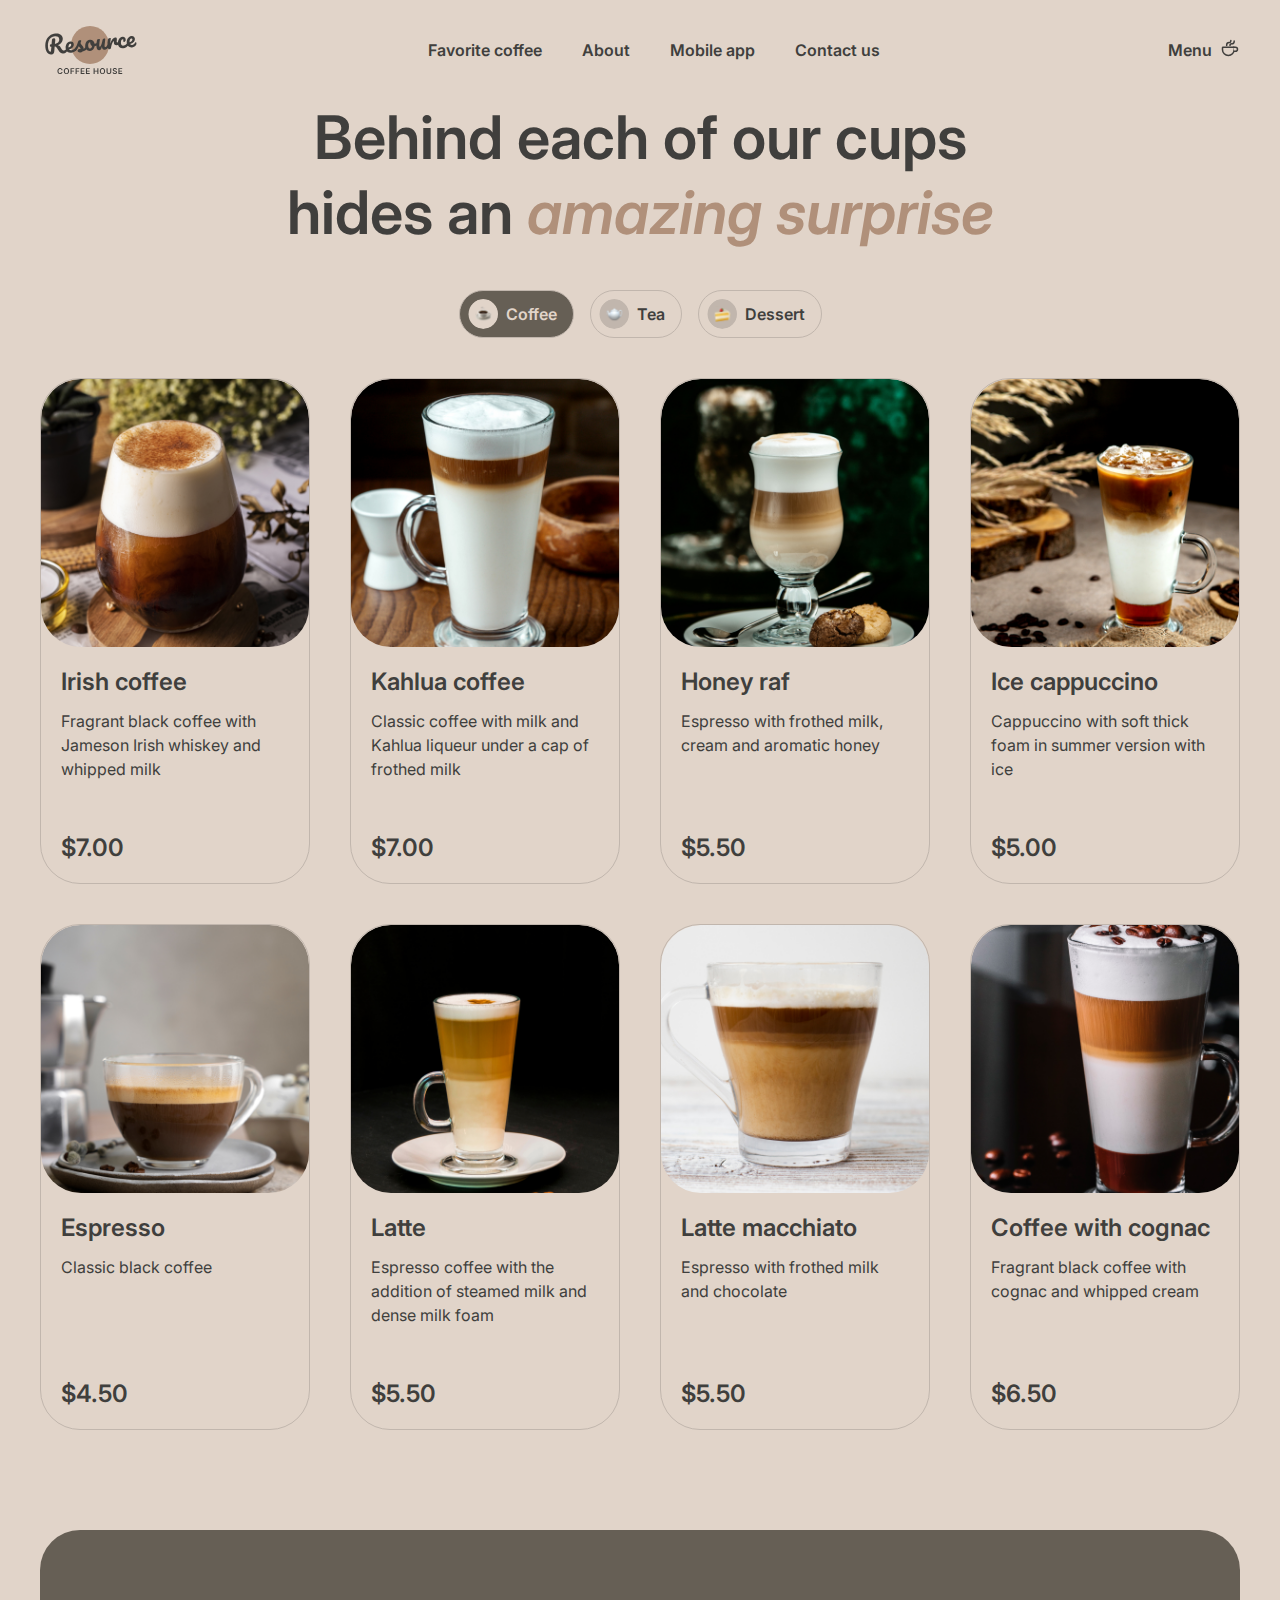
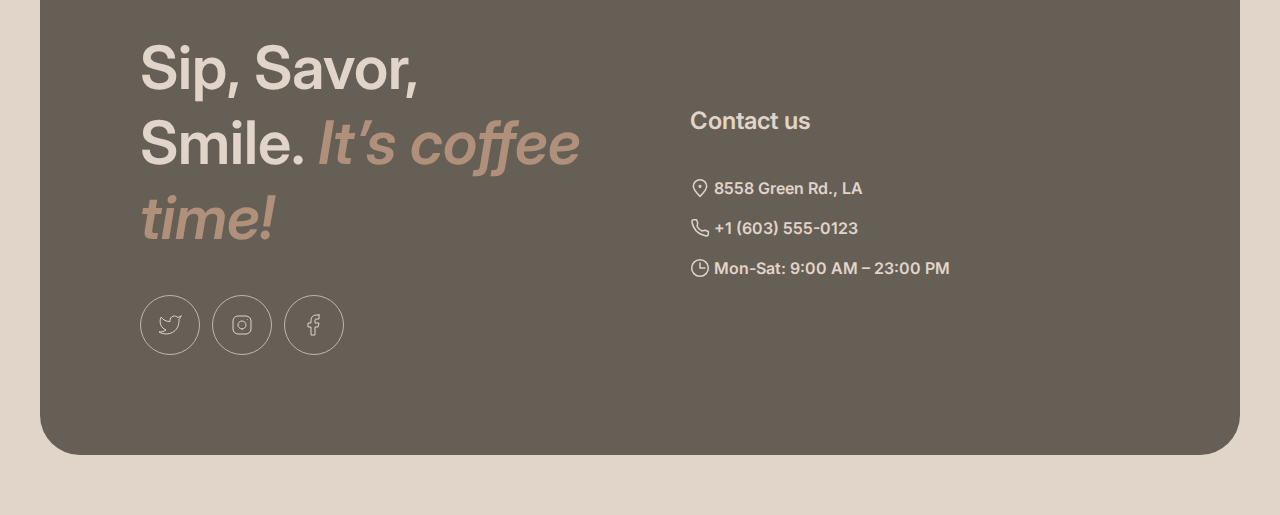
==== coffee-house/menu.html @ 4d3b504d "feat: added auto-fill product cards" ====
<!DOCTYPE html>
<html lang="en">
<head>
  <meta charset="UTF-8">
  <meta name="viewport" content="width=device-width, initial-scale=1.0">
  <title>Coffee House</title>
  <link rel="stylesheet" href="styles.css">
  <link rel="stylesheet" href="media.css">
  <link type="image/png" rel="icon" href="icon.png">
</head>
<body class="m-0">
  <div class="container menu-container d-flex">
    <header class="header d-flex">
      <div class="header-menu d-flex">
        <div class="header-menu_container d-flex">
          <div class="header-menu_logo">
            <a href="index.html">
              <img src="static/images/logo.svg" alt="Logotype cafe Coffee House">
            </a>
          </div>
          <div class="header-menu_burger">
            <svg xmlns="http://www.w3.org/2000/svg" width="18" height="2" viewBox="0 0 18 2" fill="none">
              <path d="M1 1H17" stroke="#403F3D" stroke-width="1.5" stroke-linecap="round" stroke-linejoin="round"/>
            </svg>
            <svg xmlns="http://www.w3.org/2000/svg" width="18" height="2" viewBox="0 0 18 2" fill="none">
              <path d="M1 1H17" stroke="#403F3D" stroke-width="1.5" stroke-linecap="round" stroke-linejoin="round"/>
            </svg>
          </div>
          <div class="header-menu_nav d-flex">
            <div class="header-menu_nav-item">
              <a class="header-menu_nav-link" href="index.html#favorite-coffee">Favorite coffee</a>
            </div>
            <div class="header-menu_nav-item">
              <a class="header-menu_nav-link" href="index.html#about">About</a>
            </div>
            <div class="header-menu_nav-item">
              <a class="header-menu_nav-link" href="index.html#mobile-apps">Mobile app</a>
            </div>
            <div class="header-menu_nav-item">
              <a class="header-menu_nav-link" href="#contact-us">Contact us</a>
            </div>
          </div>
          <div class="header-menu_coffee-menu active-link d-flex">
            <a class="header-menu_nav-link" href="#">
              Menu
            </a>
            <svg class="header-menu_coffee-logo" xmlns="http://www.w3.org/2000/svg">
              <path d="M14.167 9.76667V11.6667C14.167 14.8883 11.5553 17.5 8.33366 17.5C5.112 17.5 2.50033 14.8883 2.50033 11.6667V9.76667C2.50033 9.4353 2.76896 9.16667 3.10033 9.16667H13.567C13.8984 9.16667 14.167 9.4353 14.167 9.76667Z" stroke="#403F3D" stroke-width="1.5" stroke-linecap="round" stroke-linejoin="round"/>
              <path d="M10.0003 7.50008C10.0003 6.66675 10.5956 5.83341 11.786 5.83341V5.83341C13.101 5.83341 14.167 4.76743 14.167 3.45246V2.91675" stroke="#403F3D" stroke-width="1.5" stroke-linecap="round" stroke-linejoin="round"/>
              <path d="M6.66634 7.5V7.08333C6.66634 5.70262 7.78563 4.58333 9.16634 4.58333V4.58333C10.0868 4.58333 10.833 3.83714 10.833 2.91667V2.5" stroke="#403F3D" stroke-width="1.5" stroke-linecap="round" stroke-linejoin="round"/>
              <path d="M13.333 9.16675H15.4163C16.5669 9.16675 17.4997 10.0995 17.4997 11.2501C17.4997 12.4007 16.5669 13.3334 15.4163 13.3334H14.1663" stroke="#403F3D" stroke-width="1.5" stroke-linecap="round" stroke-linejoin="round"/>
            </svg>
          </div>
        </div>
      </div>
    </header>
  <main class="main menu-main d-flex">
    <div class="menu d-flex">
      <div class="menu_offer d-flex">
        <h1 class="section-header menu_header">Behind each of our cups hides an    
          <span class="text-accent text-italic">amazing surprise</span>
        </h1>
        <div class="menu_list d-flex">
          <div class="menu_list-item active d-flex">
            <span class="menu_item-logo item-coffee m-0"></span>
            <p class="menu_item-name">Coffee</p>
          </div>
          <div class="menu_list-item d-flex">
            <span class="menu_item-logo item-tea m-0"></span>
            <p class="menu_item-name m-0">Tea</p>
          </div>
          <div class="menu_list-item d-flex">
            <span class="menu_item-logo item-dessert"></span>
            <p class="menu_item-name">Dessert</p>
          </div>
        </div>
      </div>
      <div class="menu_beverages" data-category="coffee">
        <div class="menu_beverage d-flex">
          <div class="image-wrapper">
            <img class="menu_beverage-image">
          </div>
          <div class="menu_beverage-info d-flex">
            <h2 class="menu_beverage-name"></h2>
            <p class="menu_beverage-description"></p>
            <p class="menu_beverage-price"></p>
          </div>
        </div>
        <div class="menu_beverage d-flex">
          <div class="image-wrapper">
            <img class="menu_beverage-image" src="./static/images/coffee-2.png" alt="Image kahlua coffee">  
          </div>
          <div class="menu_beverage-info d-flex">
            <h2 class="menu_beverage-name"></h2>
            <p class="menu_beverage-description"></p>
            <p class="menu_beverage-price"></p>
          </div>
        </div>
        <div class="menu_beverage d-flex">
          <div class="image-wrapper">
            <img class="menu_beverage-image" src="./static/images/coffee-3.png" alt="Image honey raf">
          </div>
          <div class="menu_beverage-info d-flex">
            <h2 class="menu_beverage-name"></h2>
            <p class="menu_beverage-description"></p>
            <p class="menu_beverage-price"></p>
          </div>
        </div>
        <div class="menu_beverage d-flex">
          <div class="image-wrapper">
            <img class="menu_beverage-image" src="./static/images/coffee-4.png" alt="Image ice cappuccino">
          </div>
          <div class="menu_beverage-info d-flex">
            <h2 class="menu_beverage-name"></h2>
            <p class="menu_beverage-description"></p>
            <p class="menu_beverage-price"></p>
          </div>
        </div>
        <div class="menu_beverage d-flex">
          <div class="image-wrapper">
            <img class="menu_beverage-image" src="./static/images/coffee-5.png" alt="image espresso">
          </div>
          <div class="menu_beverage-info d-flex">
            <h2 class="menu_beverage-name"></h2>
            <p class="menu_beverage-description"></p>
            <p class="menu_beverage-price"></p>
          </div>
        </div>
        <div class="menu_beverage d-flex">
          <div class="image-wrapper">
            <img class="menu_beverage-image" src="./static/images/coffee-6.png" alt="image latte">
          </div>
          <div class="menu_beverage-info d-flex">
            <h2 class="menu_beverage-name"></h2>
            <p class="menu_beverage-description"></p>
            <p class="menu_beverage-price"></p>
          </div>
        </div>
        <div class="menu_beverage d-flex">
          <div class="image-wrapper">
            <img class="menu_beverage-image" src="./static/images/coffee-7.png" alt="Image latte macchiato">
          </div>
          <div class="menu_beverage-info d-flex">
            <h2 class="menu_beverage-name"></h2>
            <p class="menu_beverage-description"></p>
            <p class="menu_beverage-price"></p>
          </div>
        </div>
        <div class="menu_beverage d-flex">
          <div class="image-wrapper">
            <img class="menu_beverage-image" src="./static/images/coffee-8.png" alt="image coffee with cognac">
          </div>
          <div class="menu_beverage-info d-flex">
            <h2 class="menu_beverage-name"></h2>
            <p class="menu_beverage-description"></p>
            <p class="menu_beverage-price"></p>
          </div>
        </div>
      </div>
      <div class="menu_refresh">
        <svg xmlns="http://www.w3.org/2000/svg" width="24" height="24" viewBox="0 0 24 24" fill="none">
          <path d="M21.8883 13.5C21.1645 18.3113 17.013 22 12 22C6.47715 22 2 17.5228 2 12C2 6.47715 6.47715 2 12 2C16.1006 2 19.6248 4.46819 21.1679 8" stroke="#403F3D" stroke-linecap="round" stroke-linejoin="round"/>
          <path d="M17 8H21.4C21.7314 8 22 7.73137 22 7.4V3" stroke="#403F3D" stroke-linecap="round" stroke-linejoin="round"/>
        </svg>
      </div>
    </div>
  </main>
  <footer class="footer" id="contact-us">
    <div class="footer-container d-flex">
      <div class="footer_offer d-flex">
        <p class="section-header text-light">Sip, Savor, Smile.    
          <span class="text-accent text-italic">It’s coffee time!</span>
        </p>
        <div class="footer_social d-flex">
          <div class="footer_social-link d-flex">
            <svg class="footer_social-logo" xmlns="http://www.w3.org/2000/svg" width="24" height="24" fill="none">
              <path d="M23 3.01006C23 3.01006 20.9821 4.20217 19.86 4.54006C19.2577 3.84757 18.4573 3.35675 17.567 3.13398C16.6767 2.91122 15.7395 2.96725 14.8821 3.29451C14.0247 3.62177 13.2884 4.20446 12.773 4.96377C12.2575 5.72309 11.9877 6.62239 12 7.54006V8.54006C10.2426 8.58562 8.50127 8.19587 6.93101 7.4055C5.36074 6.61513 4.01032 5.44869 3 4.01006C3 4.01006 -1 13.0101 8 17.0101C5.94053 18.408 3.48716 19.109 1 19.0101C10 24.0101 21 19.0101 21 7.51006C20.9991 7.23151 20.9723 6.95365 20.92 6.68006C21.9406 5.67355 23 3.01006 23 3.01006Z" stroke-linecap="round" stroke-linejoin="round"/>
            </svg>
          </div>
          <div class="footer_social-link d-flex">
            <svg class="footer_social-logo" xmlns="http://www.w3.org/2000/svg" width="24" height="24" viewBox="0 0 24 24" fill="none">
              <path d="M12 16C14.2091 16 16 14.2091 16 12C16 9.79086 14.2091 8 12 8C9.79086 8 8 9.79086 8 12C8 14.2091 9.79086 16 12 16Z" stroke-linecap="round" stroke-linejoin="round"/>
              <path d="M3 16V8C3 5.23858 5.23858 3 8 3H16C18.7614 3 21 5.23858 21 8V16C21 18.7614 18.7614 21 16 21H8C5.23858 21 3 18.7614 3 16Z"/>
              <path d="M17.5 6.51L17.51 6.49889" stroke="#E1D4C9" stroke-linecap="round" stroke-linejoin="round"/>
            </svg>
          </div>
          <div class="footer_social-link d-flex">
            <svg class="footer_social-logo" xmlns="http://www.w3.org/2000/svg" width="24" height="24" viewBox="0 0 24 24" fill="none">
              <path d="M17 2H14C12.6739 2 11.4021 2.52678 10.4645 3.46447C9.52678 4.40215 9 5.67392 9 7V10H6V14H9V22H13V14H16L17 10H13V7C13 6.73478 13.1054 6.48043 13.2929 6.29289C13.4804 6.10536 13.7348 6 14 6H17V2Z" stroke-linecap="round" stroke-linejoin="round"/>
            </svg>
          </div>
        </div>
      </div>
      <div class="footer_contacts d-flex">
        <p class="footer_contact-header m-0">Contact us</p>
        <div class="footer_contact-container d-flex">
          <div class="footer_contact d-flex">
            <svg xmlns="http://www.w3.org/2000/svg" width="20" height="20" viewBox="0 0 20 20" fill="none">
              <path d="M16.6663 8.33329C16.6663 12.0152 9.99967 18.3333 9.99967 18.3333C9.99967 18.3333 3.33301 12.0152 3.33301 8.33329C3.33301 4.65139 6.31778 1.66663 9.99967 1.66663C13.6816 1.66663 16.6663 4.65139 16.6663 8.33329Z" stroke="#E1D4C9" stroke-width="1.5"/>
              <path d="M10.0003 9.16667C10.4606 9.16667 10.8337 8.79357 10.8337 8.33333C10.8337 7.8731 10.4606 7.5 10.0003 7.5C9.54009 7.5 9.16699 7.8731 9.16699 8.33333C9.16699 8.79357 9.54009 9.16667 10.0003 9.16667Z" fill="#E1D4C9" stroke="#E1D4C9" stroke-width="1.5" stroke-linecap="round" stroke-linejoin="round"/>
            </svg>
            <a class="footer_contact-text m-0" href="https://maps.app.goo.gl/kGnsangjazA1mr7YA">8558 Green Rd.,  LA</a>
          </div>
          <div class="footer_contact d-flex">
            <svg xmlns="http://www.w3.org/2000/svg" width="20" height="20" viewBox="0 0 20 20" fill="none">
              <path d="M15.0984 12.2516L11.6665 12.9166C9.34845 11.7531 7.91654 10.4166 7.08321 8.33329L7.72483 4.89154L6.51197 1.66663L3.72946 1.66663C2.60191 1.66663 1.71466 2.59958 1.90108 3.71161C2.29888 6.08454 3.37231 10.0391 6.24987 12.9166C9.27338 15.9401 13.5661 17.3318 16.1378 17.9288C17.299 18.1983 18.3332 17.2908 18.3332 16.0988L18.3332 13.4843L15.0984 12.2516Z" stroke="#E1D4C9" stroke-width="1.5" stroke-linecap="round" stroke-linejoin="round"/>
            </svg>
            <a class="footer_contact-text m-0" href="tel:+16035550123">+1 (603) 555-0123</a>
          </div>
          <div class="footer_contact d-flex">
            <svg xmlns="http://www.w3.org/2000/svg" width="20" height="20" viewBox="0 0 20 20" fill="none">
              <path d="M10 5L10 10L15 10" stroke="#E1D4C9" stroke-width="1.5" stroke-linecap="round" stroke-linejoin="round"/>
              <path d="M10.0003 18.3333C14.6027 18.3333 18.3337 14.6023 18.3337 9.99996C18.3337 5.39759 14.6027 1.66663 10.0003 1.66663C5.39795 1.66663 1.66699 5.39759 1.66699 9.99996C1.66699 14.6023 5.39795 18.3333 10.0003 18.3333Z" stroke="#E1D4C9" stroke-width="1.5" stroke-linecap="round" stroke-linejoin="round"/>
            </svg>
            <p class="footer_contact-text m-0">Mon-Sat: 9:00 AM – 23:00 PM</p>
          </div>
        </div>
      </div>
    </div>
  </footer>
  <div class="modal"></div>
  </div>
  <script src="./menu.js" defer></script>
</body>
</html>
---- coffee-house/styles.css ----
@import url('https://fonts.googleapis.com/css2?family=Inter:wght@400;600&display=swap');

:root {
  --text-accent: #B0907A;
  --text-light: #E1D4C9;
  --text-dark: #403F3D;
  --background-body: #E1D4C9;
  --border-dark: #665F55;
  --border-light: #C1B6AD;
}



/*@keyframes background-delay {
  0% {background: linear-gradient(90deg, rgba(64,63,61,1) 0%, rgba(193,182,173,1) 100%);}
  20% {background: linear-gradient(90deg, rgba(64,63,61,1) 20%, rgba(193,182,173,1) 80%);}
  40% {background: linear-gradient(90deg, rgba(64,63,61,1) 40%, rgba(193,182,173,1) 60%);}
  60% {background: linear-gradient(90deg, rgba(64,63,61,1) 60%, rgba(193,182,173,1) 40%);}
  80% {background: linear-gradient(90deg, rgba(64,63,61,1) 80%, rgba(193,182,173,1) 20%);}
  100% {background: linear-gradient(90deg, rgba(64,63,61,1) 100%, rgba(193,182,173,1) 0%);}
}*/

@keyframes background-delay {
  from {background-size: 0 auto;}
  50% {background-size: 50% auto;}
  to {background-size: 100% auto;}
}

body {
  background-color: var(--background-body);
  font-feature-settings: 'clig' off, 'liga' off;
}

html {
  scroll-behavior: smooth;
}

/** {
  outline: solid 2px red;
}*/

.container {
  width: 100%;
  padding: 20px 0 40px 0;
  flex-direction: column;
  gap: 100px;

  margin: auto;

  color: var(--text-dark);
}

.main {
  flex-direction: column;
  gap: 100px;

  width: 100%
}

.header {
  flex-direction: column;
  align-items: center;
  gap: 20px;

  width: 100%;
}

.header-menu {
  padding: 0 40px;
  flex-direction: column;
  justify-content: center;
  align-items: center;
  align-self: stretch;
}

.header-menu_container {
  flex-direction: row;
  justify-content: space-between;
  align-items: center;
  align-self: stretch;

  width: 100%;
}

.header-menu_logo {
  width: 100px;
  height: 60px;
}

.header-menu_burger {
  display: none;
  position: relative;
  flex-direction: column;
  gap: 8px;
  width: 2.75rem;
  height: 2.75rem;
  justify-content: center;
  align-items: center;
  border: 1px solid var(--border-dark);
  border-radius: 100px;

  cursor: pointer;
}

.burger__line {
  width: 18px;
  height: 2px;
  background-color: var(--text-dark);
  transition: all 0.5s ease;
}

.header-menu_burger.active .burger__line_first {
  position: absolute;
  transform: rotate(45deg);
}

.header-menu_burger.active .burger__line_second {
  position: absolute;
  transform: rotate(-45deg);
}

.header-menu_burger.active .header-menu_nav {
  display: flex;
  flex-direction: column;
}

.header-menu_nav {
  flex-direction: row;
  justify-content: center;
  align-items: center;

  gap: 40px;
}

.header-menu_nav-item {
  font: normal 600 16px/24px Inter, sans-serif;
}

.header-menu_nav-link {
  display: flex;
  justify-content: center;
  align-items: center;
  position: relative;

  gap: 8px;

  color: var(--text-dark);
  text-decoration: none;
}

.hover::before {
  position: absolute;
  height: 2px;
  width: 100%;
  bottom: -4px;
  left: 50%;
  opacity: 1;
  transition: all 500ms ease-out;
  transform: translate(-50%);
  background: #403F3D;

  content: '';
}

.header-menu_coffee-menu {
  font: normal 600 16px/150% Inter, sans-serif;
  color: var(--text-dark);

  align-items: flex-start;
  justify-content: center;

  gap: 8px;
}

.header-menu_coffee-logo {
  width: 20px;
  height: 20px;

  fill: var(--background-body);

  align-self: flex-start;
}

.header_mobile-menu {
  display: flex;
  height: 100vh;

  padding: 60px 40px;

  flex-direction: column;
  gap: 100px;
  transition: all 0.5s ease-in-out;
}

.enjoy {
  margin: 0 40px;
  padding: 100px;
  flex-direction: column;

  justify-content: center;

  
  background-image: url("./static/images/coffee-house-description.jpg");
  background-position: center;
  background-size: cover;
  background-repeat: no-repeat;
  
  border-radius: 40px;

  align-self: stretch;
}

.enjoy_container {
  width: 45.6%;
  flex-direction: column;
  justify-content: center;
  align-items: flex-start;

  gap: 40px;
}

.enjoy_coffee {
  font: normal 600 72px/105% Inter, sans-serif;

  text-shadow: 0px 4px 4px rgba(0, 0, 0, 0.25);
  margin: 0;
}

.enjoy_cafe {
  margin: 0;
  font: normal 400 16px/150% Inter, sans-serif;
}

.enjoy_menu {
  width: 200px;
  padding: 20px 70px;

  gap: 8px;
  text-decoration: none;
  color: var(--text-dark);
  background: var(--background-body);

  position: relative;

  border-radius: 100px;
  border-style: none;

  font: normal 600 16px/150% Inter, sans-serif;
  color: var(--text-dark);

  justify-content: center;
  align-items: center;

  box-sizing: border-box;
}

.enjoy_menu span {
  transition: all .5s ease;
}

.enjoy_menu svg {
  visibility: hidden;
  transition: transform .2s ease;

  overflow: visible;
}

.favorite-coffee {
  padding: 0 40px;
  flex-direction: column;
  align-items: center;
  align-self: stretch;

  box-sizing: border-box;
}

.favorite-coffee_container {
  flex-direction: column;
  width: 100%;
  justify-content: center;
  align-items: center;
  gap: 40px;

  text-align: center;
}

.section-header {
  color: var(--text-dark);
  font: normal 600 60px/75px Inter, sans-serif;

  margin: 0;
}

.favorite-coffee_slider-container {
  position: relative;
  flex-direction: column;
  width: 100%;
  gap: 40px;
  justify-content: center;
  align-items: center;

  overflow: hidden;
}

.favorite-coffee_slider {
  flex-direction: row;
  align-items: center;
  flex: 1 0 auto;

  width: 100%;

  transform: translateX(0);
  transition: all 1s;
}

.favorite-coffee_slide {
  display: flex;
  flex-direction: column;
  flex: 1 0 100%;
  align-items: center;
  width: 100%;
  text-align: center;
  color: var(--text-dark);

  user-select: none;
}

.favorite-coffee_button-control {
  position: absolute;
  top: 42.5%;
  width: 60px;
  height: 60px;
  border: 1px solid var(--border-dark);
  border-radius: 100px;

  padding: 0;

  background: transparent;

  transition: all .7s ease-in-out;

  cursor: pointer;
}

.control-next {
  right: 0;
}

.control-prev {
  left: 0;
}

.favorite-coffee_img {
  width: 480px;
  height: 480px;
  margin-bottom: 20px;

  pointer-events: none;
}

.favorite-coffee_coffee-name,
.menu_beverage-name {
  margin: 0;
  padding: 0;
  font: normal 600 24px/30px Inter, sans-serif;
}

.favorite-coffee_coffee-description,
.menu_beverage-description {
  font: normal 400 16px/24px Inter, sans-serif;
  width: 100%;
}

.favorite-coffee_coffee-description {
  max-width: 480px;
}

.favorite-coffee_coffee-price,
.menu_beverage-price {
  font: normal 600 24px/30px Inter, sans-serif;
}

.favorite-coffee_arrow {
  width: 24px;
  height: 24px;

  fill: none;

  stroke: #403F3D;
}

.favorite-coffee_controls {
  display: flex;
  gap: 12px;
}

.favorite-coffee_control {
  width: 40px;
  height: 4px;

  background: var(--border-light);
  border-radius: 100px;
}

.favorite-coffee_control.active {
  background: var(--border-dark);
  animation: background-delay 5s;
}

.about {
  padding: 0 40px;
}

.about_container {
  flex-direction: column;
  gap: 40px;
}

.about_blocks {
  flex-direction: row;
  gap: 40px;
}

.about_images-block {
  flex-direction: column;
  gap: 40px;
  align-items: flex-start;

  flex: 1 1 50%;
}

.image-wrapper {
  overflow: hidden;
  border-radius: 20px;

  width: 100%;
}

.menu_beverage .image-wrapper {
  border-radius: 40px;

  flex-shrink: 0;
}

.image-large {
  height: 590px;
}

.image-small {
  height: 430px;
}

.about_image {
  display: block;
  height: 100%;
  width: 100%;
  object-fit: cover;
}

.mobile-apps {
  padding: 0 40px;
}

.mobile-apps_container {
  flex-direction: row;
  gap: 100px;
  justify-content: center;
  align-items: center;

  width: 100%;
}

.mobile-apps_container-image {
  width: 100%;

  justify-content: center;
  align-items: center;
};

.mobile-apps_image {
  display: block;
  width: 630px;
  height: 630px;
}

.mobile-apps_offer {
  flex-direction: column;
  gap: 40px;
  align-items: flex-start;
  justify-content: center;

  width: 100%;
}

.mobile-apps_description {
  font: normal 400 16px/24px Inter, sans-serif;
  color: var(--text-dark);
}

.mobile-apps_buttons-block {
  flex-direction: row;
  gap: 20px;
  align-items: flex-start;
}

.mobile-apps_button {
  flex-direction: row;
  gap: 8px;

  width: 200px;
  padding: 12px 20px;
  align-items: flex-start;
  text-align: left;

  border: 1px solid var(--border-dark);
  border-radius: 100px;
  box-sizing: border-box;
  color: var(--text-dark);

  background: transparent;
  transition: all 1s ease;
}

.mobile-apps_logo {
  fill: #403F3D;
  transition: all 1s ease;
}

.mobile-apps_available-text {
  font: normal 600 10px/14px Inter, sans-serif;
}

.mobile-apps_store-text {
  font: normal 600 16px/24px Inter, sans-serif;
}

.footer {
  margin: 0 40px;
}

.footer-container {
  flex-direction: row;
  gap: 100px;
  padding: 100px;
  background: #665F55;

  border-radius: 40px;
  color: var(--text-light);
}

.footer_offer {
  flex-direction: column;
  gap: 40px;

  flex: 1 0 0;
}

.footer_social {
  flex-direction: row;
  gap: 12px;
}

.footer_social-link {
  width: 60px;
  height: 60px;
  align-items: center;
  justify-content: center;

  border: 1px solid #C1B6AD;
  border-radius: 100px;

  background: transparent;
  transition: all 1s ease;

  box-sizing: border-box;
}

.footer_social-logo {
  stroke: #E1D4C9;
  transition: all 1s ease;
}

.footer_contacts {
  flex-direction: column;
  flex: 1 0 0;
  gap: 40px;

  align-items: flex-start;
  justify-content: center;
}

.footer_contact {
  flex-direction: row;
  gap: 4px;
  position: relative;

  justify-content: flex-start;
  align-items: center;

  width: fit-content;
}

.footer_contact .no-link {
  gap: 0px;
}

.footer_contact-header {
  font: normal 600 24px/30px Inter, sans-serif;
}

.footer_contact-container {
  flex-direction: column;
  gap: 16px;
}

.footer_contact-text {
  flex-direction: row;
  font: normal 600 16px/24px Inter, sans-serif;
  text-decoration: none;
  color: var(--text-light);
}

.menu-container {
  gap: 20px;
}

.menu {
  flex-direction: column;
  gap: 40px;
  padding: 0 40px;

  max-width: 100%;
  box-sizing: border-box;
}

.menu_offer {
  flex-direction: column;
  gap: 40px;
  align-items: center;
  text-align: center;

  max-width: 100%;
}

.menu_header {
  max-width: 800px;
}

.menu_list {
  flex-direction: row;

  gap: 16px;
}

.menu_list-item {
  flex-direction: row;
  gap: 8px;

  align-items: center;
  justify-content: center;

  padding: 8px 16px 8px 8px;
  border-radius: 100px;
  border: 1px solid var(--border-light);
  background: var(--background-body);

  transition: all .5s ease;

  color: var(--text-dark);

  box-sizing: border-box;

  cursor: default;
}

.menu_item-logo {
  width: 30px;
  height: 30px;
  padding: 3px 7px;
  justify-content: center;
  align-items: center;

  border-radius: 100px;

  box-sizing: border-box;
}

.item-coffee {
  background-image: url("./static/images/coffee.svg");
}

.item-tea {
  background-image: url("./static/images/tea.svg");
}

.item-dessert {
  background-image: url("./static/images/dessert.svg");
}

.menu_item-name {
  font: normal 600 16px/24px Inter, sans-serif;
  margin: 0;
}

.menu_beverages {
  display: grid;
  grid-template-columns: repeat(4, 1fr);
  grid-template-rows: repeat(2, 1fr);
  gap: 40px;

  max-width: 100%;
}

.menu_beverage {
  flex-direction: column;

  border: 1px solid var(--border-light);
  border-radius: 40px;
  height: 504px;
  width: auto;

  overflow: hidden;
}

.menu_beverage-image {
  display: block;
  width: 100%;
  height: 100%;
  object-fit: cover;
}

.menu_beverage-info {
  flex-direction: column;
  align-items: flex-start;
  padding: 20px;

  height: 100%;
}

.menu_beverage-price {
  margin-top: auto;
  margin-bottom: 0;
}

.menu_beverage-description {
  margin-top: 12px;
  margin-bottom: 0;
}

.menu_refresh {
  display: none;
  flex-direction: column;
  gap: 8px;
  width: 60px;
  height: 60px;
  justify-content: center;
  align-items: center;
  border: 1px solid var(--border-dark);
  border-radius: 100px;

  cursor: pointer;
}

.active-link {
  pointer-events: none;
}

.menu-main {
  margin-bottom: 80px;
}

.menu_list-item.active {
  background: var(--border-dark);
  color: var(--text-light);
  cursor: default;
}

.d-flex {
  display: flex;
}

.d-none {
  display: none;
}

.text-accent {
  color: var(--text-accent);
}

.text-italic {
  font-style: italic;
}

.text-light {
  color: var(--text-light);
}

.m-0 {
  margin: 0;
}
---- coffee-house/media.css ----
@media (max-width: 1200px) {
  .mobile-apps_container {
    flex-direction: column;
  }
}

@media (min-width: 769px) {
  .header_mobile-menu {
    display: none;
  }
}

@media (min-width: 769px) and (max-width: 1400px) {
  .image-large {
    height: auto;
  }

  .image-small {
    height: auto;
  }
}

@media (max-width: 1100px) {
  .menu_beverages {
    grid-template-columns: repeat(3, 1fr);
    grid-template-rows: repeat(3, 1fr);
  }
}

@media (min-width: 769px) and (max-width: 2160px) {
  .enjoy_menu .header-menu_coffee-logo {
    position: absolute;
  
    right: 30%;
  }
}

@media (max-width: 900px) {
  .menu_beverage {
    max-width: 310px;
    max-height: 504px;
  }

  .menu_beverage:nth-child(odd) {
    justify-self: end;
  }
}

@media (max-width: 768px) {
  .header-menu_container {
    justify-content: space-between;
  }

  .header-menu_nav,
  .header-menu_coffee-menu {
    display: none;
  }

  .header-menu_burger {
    display: flex;
  }

  .enjoy {
    padding: 100px 60px;

    background-position: center;
  }

  .enjoy_container {
    width: 100%;
  }

  .enjoy_menu svg {
    visibility: visible;
  }

  .footer-container {
    flex-direction: column;
    padding: 100px 60px;
  }
  .block-1 .image-wrapper:nth-child(2) {
    display: none;
  }
  
  .block-2 .image-wrapper:nth-child(1) {
    display: none;
  }

  .about_blocks {
    flex-direction: column;
  }

  .menu_beverages {
    grid-template-columns: repeat(2, 1fr);
    grid-template-rows: repeat(2, 1fr);
  }

  .menu_beverage:nth-child(n + 5) {
    display: none;
  }

  .menu_refresh {
    display: flex;
    align-self: center;
  }
}

@media (max-width: 720px) {
  .section-header {
    font-size: calc(32px + 28 * (100vw - 380px) / 690);
    line-height: 1.25;
  }

  .enjoy_coffee {
    font-size: calc(42px + 25 * (100vw - 380px) / 690);
    line-height: 1.15;

    text-shadow: none;
  }

  .favorite-coffee_button-control {
    display: none;
  }

  .mobile-apps_image {
    width: 348px;
    height: 348px;
  }

  .header-menu_nav,
  .header-menu_coffee-menu {
    display: none;
  }
}

@media (max-width: 536px) {
  .enjoy {
    padding: 60px 16px;
    margin: 0 16px;
  }

  .footer {
    margin: 0 16px;
  }

  .footer-container {
    padding: 60px 16px;

    gap: 40px;
  }

  .header-menu,
  .favorite-coffee,
  .about,
  .mobile-apps,
  .menu {
    padding: 0 16px; 
  }

  .mobile-apps_container {
    gap: 40px;
  }

  .mobile-apps_buttons-block {
    flex-direction: column;
  }

  .favorite-coffee_img {
    width: 100%;
    height: auto;
  }

  .menu_beverages {
    grid-template-columns: repeat(1, 1fr);
    grid-template-rows: repeat(4, 1fr);
  }

  .menu_beverage,
  .menu_beverage:nth-child(odd) {
    justify-self: center;
  }

  .menu_list {
    gap: 8px;
  }

  .menu_list-item {
    box-sizing: border-box;
  }
}

@media (max-width: 370px) {
  .menu_list {
    flex-wrap: wrap;
    justify-content: space-around;
  }
}

@media (hover: hover) {
  .about_image {
    transform: scale(1.1);
    transition: transform .5s ease;
    cursor: pointer;
  }

  .footer_contact:nth-child(-n + 2)::before,
  .header-menu_nav-link::before {
    position: absolute;
    height: 2px;
    width: 0;
    bottom: -4px;
    left: 50%;
    opacity: 0;
    transition: all 500ms ease-out;
    transform: translate(-50%);
    background: #403F3D;

    content: '';
  }

  .footer_contact:nth-child(-n + 2):before {
    background: var(--text-light);
  }
  
  .footer_contact:hover::before,
  .header-menu_nav-link:hover::before {
    opacity: 100;
    width: 100%;
  }

  .header-menu_coffee-logo:hover {
    cursor: pointer;
  }

  .enjoy_menu:hover span {
    transform: translate(-10px);
  }

  .enjoy_menu:hover svg {
    visibility: visible;
    transform: translate(-5px);
  }

  .favorite-coffee_button-control:hover {
    background: #665F55;
  }

  .favorite-coffee_button-control:hover .favorite-coffee_arrow {
    stroke: #E1D4C9;
  }

  .about_image:hover {
    transform: scale(1);
  }

  .mobile-apps_button:hover {
    background: var(--border-dark);
    color: var(--text-light);
  }

  .mobile-apps_button:hover .mobile-apps_logo {
    fill: #E1D4C9;
  }

  .footer_social-link:hover {
    background: var(--background-body);
  }
  
  .footer_social-link:hover .footer_social-logo {
    stroke: #403F3D;
  }

  .menu_list-item:nth-child(n + 2) {
    cursor: pointer;
  }
  .menu_list-item:hover {
    background: #665F55;
    color: var(--text-light);
  }

  .menu_beverage-image {
    transform: scale(1.1);
    transition: transform .5s ease;
  }

  .menu_beverage:hover .menu_beverage-image {
    transform: scale(1);
  }

  .enjoy_menu .header-menu_coffee-logo {
    position: absolute;
  
    right: 30%;
  }
}
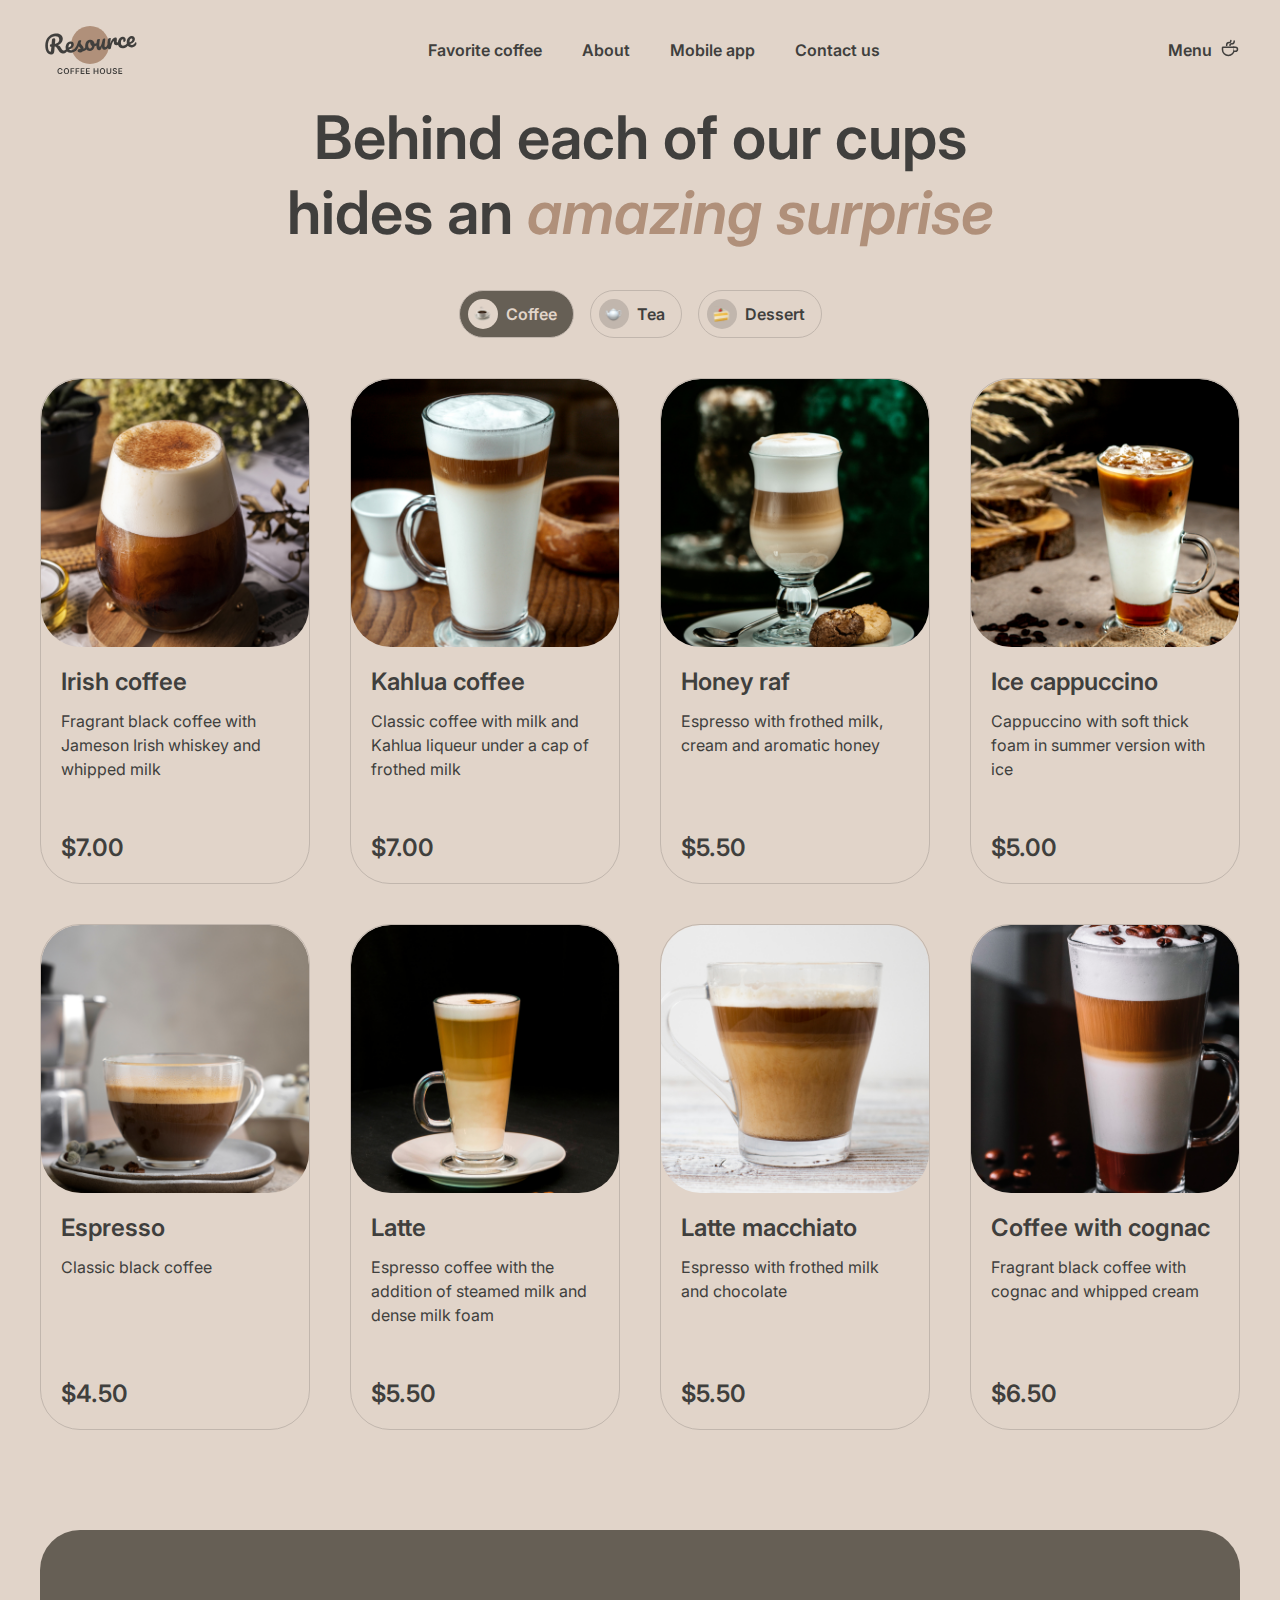
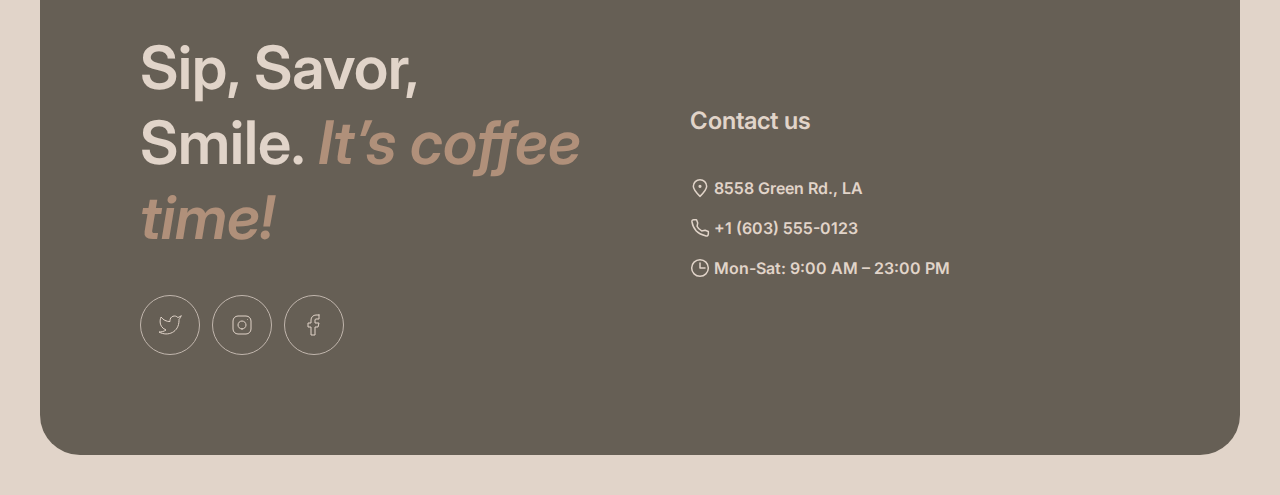
==== commit 44a0e93a: "feat: added tea and dessert category" ====
--- a/coffee-house/menu.html
+++ b/coffee-house/menu.html
@@ -61,15 +61,15 @@
           <span class="text-accent text-italic">amazing surprise</span>
         </h1>
         <div class="menu_list d-flex">
-          <div class="menu_list-item active d-flex">
+          <div class="menu_list-item active d-flex" data-id="coffee">
             <span class="menu_item-logo item-coffee m-0"></span>
             <p class="menu_item-name">Coffee</p>
           </div>
-          <div class="menu_list-item d-flex">
+          <div class="menu_list-item d-flex" data-id="tea">
             <span class="menu_item-logo item-tea m-0"></span>
             <p class="menu_item-name m-0">Tea</p>
           </div>
-          <div class="menu_list-item d-flex">
+          <div class="menu_list-item d-flex" data-id="dessert">
             <span class="menu_item-logo item-dessert"></span>
             <p class="menu_item-name">Dessert</p>
           </div>
@@ -88,67 +88,191 @@
         </div>
         <div class="menu_beverage d-flex">
           <div class="image-wrapper">
-            <img class="menu_beverage-image" src="./static/images/coffee-2.png" alt="Image kahlua coffee">  
-          </div>
-          <div class="menu_beverage-info d-flex">
-            <h2 class="menu_beverage-name"></h2>
-            <p class="menu_beverage-description"></p>
-            <p class="menu_beverage-price"></p>
-          </div>
-        </div>
-        <div class="menu_beverage d-flex">
-          <div class="image-wrapper">
-            <img class="menu_beverage-image" src="./static/images/coffee-3.png" alt="Image honey raf">
-          </div>
-          <div class="menu_beverage-info d-flex">
-            <h2 class="menu_beverage-name"></h2>
-            <p class="menu_beverage-description"></p>
-            <p class="menu_beverage-price"></p>
-          </div>
-        </div>
-        <div class="menu_beverage d-flex">
-          <div class="image-wrapper">
-            <img class="menu_beverage-image" src="./static/images/coffee-4.png" alt="Image ice cappuccino">
-          </div>
-          <div class="menu_beverage-info d-flex">
-            <h2 class="menu_beverage-name"></h2>
-            <p class="menu_beverage-description"></p>
-            <p class="menu_beverage-price"></p>
-          </div>
-        </div>
-        <div class="menu_beverage d-flex">
-          <div class="image-wrapper">
-            <img class="menu_beverage-image" src="./static/images/coffee-5.png" alt="image espresso">
-          </div>
-          <div class="menu_beverage-info d-flex">
-            <h2 class="menu_beverage-name"></h2>
-            <p class="menu_beverage-description"></p>
-            <p class="menu_beverage-price"></p>
-          </div>
-        </div>
-        <div class="menu_beverage d-flex">
-          <div class="image-wrapper">
-            <img class="menu_beverage-image" src="./static/images/coffee-6.png" alt="image latte">
-          </div>
-          <div class="menu_beverage-info d-flex">
-            <h2 class="menu_beverage-name"></h2>
-            <p class="menu_beverage-description"></p>
-            <p class="menu_beverage-price"></p>
-          </div>
-        </div>
-        <div class="menu_beverage d-flex">
-          <div class="image-wrapper">
-            <img class="menu_beverage-image" src="./static/images/coffee-7.png" alt="Image latte macchiato">
-          </div>
-          <div class="menu_beverage-info d-flex">
-            <h2 class="menu_beverage-name"></h2>
-            <p class="menu_beverage-description"></p>
-            <p class="menu_beverage-price"></p>
-          </div>
-        </div>
-        <div class="menu_beverage d-flex">
-          <div class="image-wrapper">
-            <img class="menu_beverage-image" src="./static/images/coffee-8.png" alt="image coffee with cognac">
+            <img class="menu_beverage-image">  
+          </div>
+          <div class="menu_beverage-info d-flex">
+            <h2 class="menu_beverage-name"></h2>
+            <p class="menu_beverage-description"></p>
+            <p class="menu_beverage-price"></p>
+          </div>
+        </div>
+        <div class="menu_beverage d-flex">
+          <div class="image-wrapper">
+            <img class="menu_beverage-image">
+          </div>
+          <div class="menu_beverage-info d-flex">
+            <h2 class="menu_beverage-name"></h2>
+            <p class="menu_beverage-description"></p>
+            <p class="menu_beverage-price"></p>
+          </div>
+        </div>
+        <div class="menu_beverage d-flex">
+          <div class="image-wrapper">
+            <img class="menu_beverage-image">
+          </div>
+          <div class="menu_beverage-info d-flex">
+            <h2 class="menu_beverage-name"></h2>
+            <p class="menu_beverage-description"></p>
+            <p class="menu_beverage-price"></p>
+          </div>
+        </div>
+        <div class="menu_beverage d-flex">
+          <div class="image-wrapper">
+            <img class="menu_beverage-image">
+          </div>
+          <div class="menu_beverage-info d-flex">
+            <h2 class="menu_beverage-name"></h2>
+            <p class="menu_beverage-description"></p>
+            <p class="menu_beverage-price"></p>
+          </div>
+        </div>
+        <div class="menu_beverage d-flex">
+          <div class="image-wrapper">
+            <img class="menu_beverage-image">
+          </div>
+          <div class="menu_beverage-info d-flex">
+            <h2 class="menu_beverage-name"></h2>
+            <p class="menu_beverage-description"></p>
+            <p class="menu_beverage-price"></p>
+          </div>
+        </div>
+        <div class="menu_beverage d-flex">
+          <div class="image-wrapper">
+            <img class="menu_beverage-image">
+          </div>
+          <div class="menu_beverage-info d-flex">
+            <h2 class="menu_beverage-name"></h2>
+            <p class="menu_beverage-description"></p>
+            <p class="menu_beverage-price"></p>
+          </div>
+        </div>
+        <div class="menu_beverage d-flex">
+          <div class="image-wrapper">
+            <img class="menu_beverage-image">
+          </div>
+          <div class="menu_beverage-info d-flex">
+            <h2 class="menu_beverage-name"></h2>
+            <p class="menu_beverage-description"></p>
+            <p class="menu_beverage-price"></p>
+          </div>
+        </div>
+      </div>
+      <div class="menu_beverages" data-category="tea">
+        <div class="menu_beverage d-flex">
+          <div class="image-wrapper">
+            <img class="menu_beverage-image">
+          </div>
+          <div class="menu_beverage-info d-flex">
+            <h2 class="menu_beverage-name"></h2>
+            <p class="menu_beverage-description"></p>
+            <p class="menu_beverage-price"></p>
+          </div>
+        </div>
+        <div class="menu_beverage d-flex">
+          <div class="image-wrapper">
+            <img class="menu_beverage-image">  
+          </div>
+          <div class="menu_beverage-info d-flex">
+            <h2 class="menu_beverage-name"></h2>
+            <p class="menu_beverage-description"></p>
+            <p class="menu_beverage-price"></p>
+          </div>
+        </div>
+        <div class="menu_beverage d-flex">
+          <div class="image-wrapper">
+            <img class="menu_beverage-image">
+          </div>
+          <div class="menu_beverage-info d-flex">
+            <h2 class="menu_beverage-name"></h2>
+            <p class="menu_beverage-description"></p>
+            <p class="menu_beverage-price"></p>
+          </div>
+        </div>
+        <div class="menu_beverage d-flex">
+          <div class="image-wrapper">
+            <img class="menu_beverage-image">
+          </div>
+          <div class="menu_beverage-info d-flex">
+            <h2 class="menu_beverage-name"></h2>
+            <p class="menu_beverage-description"></p>
+            <p class="menu_beverage-price"></p>
+          </div>
+        </div>
+      </div>
+      <div class="menu_beverages" data-category="dessert">
+        <div class="menu_beverage d-flex">
+          <div class="image-wrapper">
+            <img class="menu_beverage-image">
+          </div>
+          <div class="menu_beverage-info d-flex">
+            <h2 class="menu_beverage-name"></h2>
+            <p class="menu_beverage-description"></p>
+            <p class="menu_beverage-price"></p>
+          </div>
+        </div>
+        <div class="menu_beverage d-flex">
+          <div class="image-wrapper">
+            <img class="menu_beverage-image">  
+          </div>
+          <div class="menu_beverage-info d-flex">
+            <h2 class="menu_beverage-name"></h2>
+            <p class="menu_beverage-description"></p>
+            <p class="menu_beverage-price"></p>
+          </div>
+        </div>
+        <div class="menu_beverage d-flex">
+          <div class="image-wrapper">
+            <img class="menu_beverage-image">
+          </div>
+          <div class="menu_beverage-info d-flex">
+            <h2 class="menu_beverage-name"></h2>
+            <p class="menu_beverage-description"></p>
+            <p class="menu_beverage-price"></p>
+          </div>
+        </div>
+        <div class="menu_beverage d-flex">
+          <div class="image-wrapper">
+            <img class="menu_beverage-image">
+          </div>
+          <div class="menu_beverage-info d-flex">
+            <h2 class="menu_beverage-name"></h2>
+            <p class="menu_beverage-description"></p>
+            <p class="menu_beverage-price"></p>
+          </div>
+        </div>
+        <div class="menu_beverage d-flex">
+          <div class="image-wrapper">
+            <img class="menu_beverage-image">
+          </div>
+          <div class="menu_beverage-info d-flex">
+            <h2 class="menu_beverage-name"></h2>
+            <p class="menu_beverage-description"></p>
+            <p class="menu_beverage-price"></p>
+          </div>
+        </div>
+        <div class="menu_beverage d-flex">
+          <div class="image-wrapper">
+            <img class="menu_beverage-image">
+          </div>
+          <div class="menu_beverage-info d-flex">
+            <h2 class="menu_beverage-name"></h2>
+            <p class="menu_beverage-description"></p>
+            <p class="menu_beverage-price"></p>
+          </div>
+        </div>
+        <div class="menu_beverage d-flex">
+          <div class="image-wrapper">
+            <img class="menu_beverage-image">
+          </div>
+          <div class="menu_beverage-info d-flex">
+            <h2 class="menu_beverage-name"></h2>
+            <p class="menu_beverage-description"></p>
+            <p class="menu_beverage-price"></p>
+          </div>
+        </div>
+        <div class="menu_beverage d-flex">
+          <div class="image-wrapper">
+            <img class="menu_beverage-image">
           </div>
           <div class="menu_beverage-info d-flex">
             <h2 class="menu_beverage-name"></h2>
@@ -218,7 +342,30 @@
       </div>
     </div>
   </footer>
-  <div class="modal"></div>
+  <div class="modal">
+    <div class="image-wrapper">
+      <img class="menu_beverage-image">
+    </div>
+    <div class="modal_description d-flex">
+      <div class="modal_title d-flex">
+        <h2 class="menu_beverage-name">Irish Coffee</h2>
+        <p class="menu_beverage-description">Fragrant black coffee with Jameson Irish whiskey and whipped milk</p>
+      </div>
+      <div class="modal_choice d-flex">
+        <p class="modal_option">Size</p>
+        <div class="modal_tabs"></div>
+      </div>
+      <div class="modal_choice d-flex">
+        <p class="modal_option">Additives</p>
+        <div class="modal_tabs"></div>
+      </div>
+      <div class="modal_total">
+        <p>Total</p>
+        <p>$10</p>
+      </div>
+      <div class="modal_alert"></div>
+    </div>
+  </div>
   </div>
   <script src="./menu.js" defer></script>
 </body>
--- a/coffee-house/styles.css
+++ b/coffee-house/styles.css
@@ -683,6 +683,9 @@
   border-radius: 100px;
 
   box-sizing: border-box;
+  background-color: var(--border-light);
+  background-repeat: no-repeat;
+  background-position: center;
 }
 
 .item-coffee {
@@ -703,12 +706,23 @@
 }
 
 .menu_beverages {
+  display: none;
+  grid-template-columns: repeat(4, 1fr);
+  grid-template-rows: 1fr;
+  gap: 40px;
+
+  max-width: 100%;
+
+  animation: fadeEffect 1s;
+}
+
+@keyframes fadeEffect {
+  from { opacity: 0;}
+  to { opacity: 1;}
+}
+
+.menu_beverages.show {
   display: grid;
-  grid-template-columns: repeat(4, 1fr);
-  grid-template-rows: repeat(2, 1fr);
-  gap: 40px;
-
-  max-width: 100%;
 }
 
 .menu_beverage {
@@ -775,6 +789,44 @@
   cursor: default;
 }
 
+.menu_list-item.active .menu_item-logo {
+  background-color: var(--background-body);
+}
+
+.modal {
+  position: absolute;
+  margin: auto;
+  width: 800px;
+  padding: 16px;
+
+  display: none;
+}
+
+.modal_description {
+  flex-direction: column;
+  gap: 20px;
+}
+
+.modal_title {
+  flex-direction: column;
+  gap: 12px;
+}
+
+.modal_choice {
+  flex-direction: column;
+  gap: 8px;
+}
+
+.modal_tabs {
+  flex-direction: row;
+  gap: 8px;
+}
+
+.modal_total {
+  flex-direction: row;
+  justify-content: space-between;
+}
+
 .d-flex {
   display: flex;
 }
--- a/coffee-house/media.css
+++ b/coffee-house/media.css
@@ -23,7 +23,7 @@
 @media (max-width: 1100px) {
   .menu_beverages {
     grid-template-columns: repeat(3, 1fr);
-    grid-template-rows: repeat(3, 1fr);
+    grid-template-rows: 1fr;
   }
 }
 
@@ -36,6 +36,15 @@
 }
 
 @media (max-width: 900px) {
+  .menu_beverages {
+    grid-template-columns: repeat(2, 1fr);
+    grid-template-rows: 1fr;
+  }
+
+  .menu_beverage:nth-child(n + 5) {
+    display: none;
+  }
+
   .menu_beverage {
     max-width: 310px;
     max-height: 504px;
@@ -88,15 +97,6 @@
 
   .about_blocks {
     flex-direction: column;
-  }
-
-  .menu_beverages {
-    grid-template-columns: repeat(2, 1fr);
-    grid-template-rows: repeat(2, 1fr);
-  }
-
-  .menu_beverage:nth-child(n + 5) {
-    display: none;
   }
 
   .menu_refresh {
@@ -270,14 +270,19 @@
     stroke: #403F3D;
   }
 
-  .menu_list-item:nth-child(n + 2) {
+  .menu_list-item {
     cursor: pointer;
   }
+
   .menu_list-item:hover {
     background: #665F55;
     color: var(--text-light);
   }
 
+  .menu_list-item:hover .menu_item-logo {
+    background-color: var(--background-body);
+  }
+
   .menu_beverage-image {
     transform: scale(1.1);
     transition: transform .5s ease;
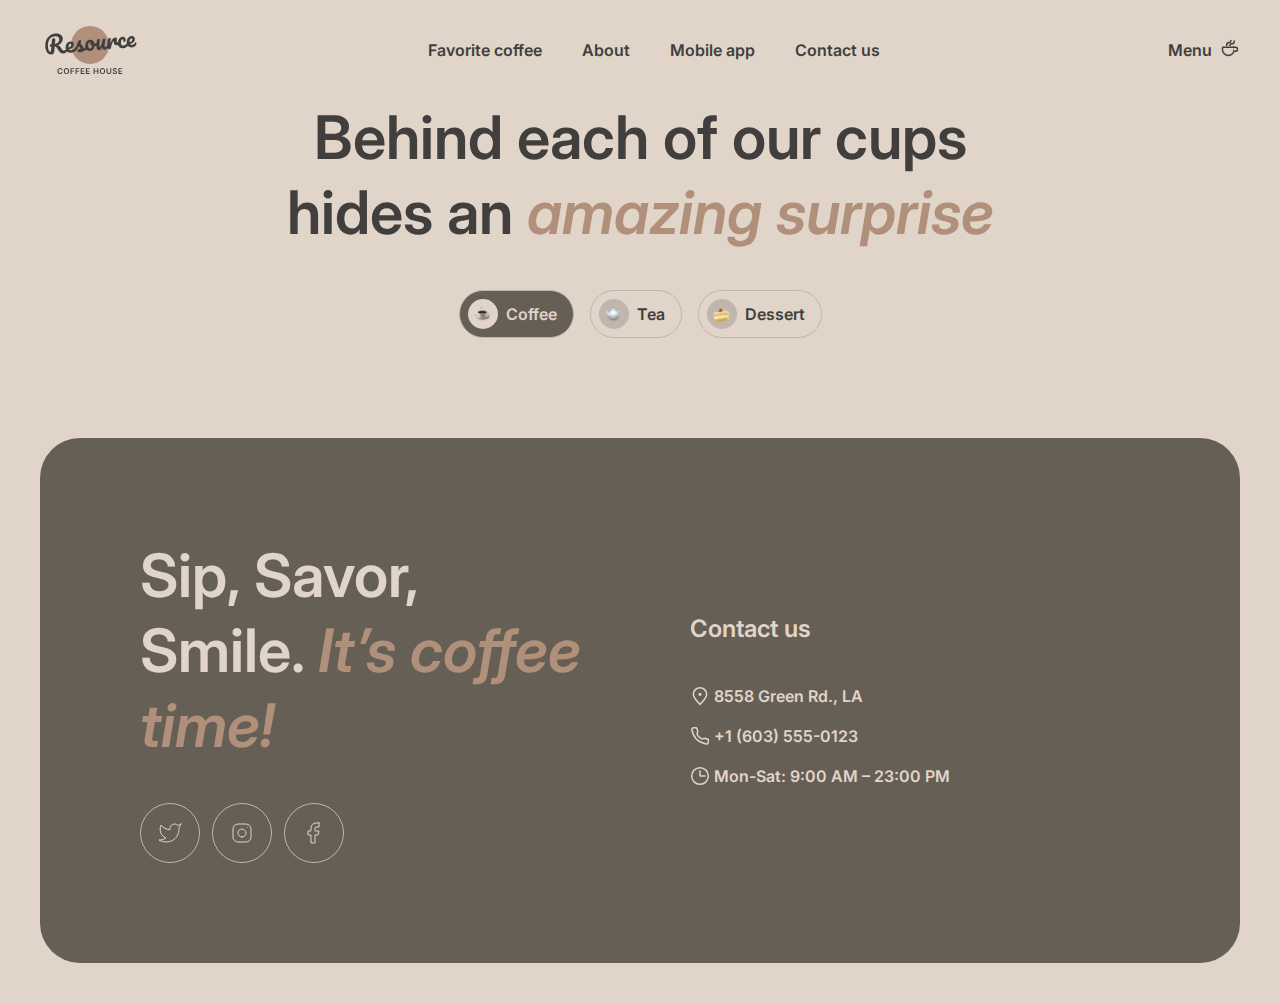
==== commit 0136a3e4: "feat: responsive modal" ====
--- a/coffee-house/menu.html
+++ b/coffee-house/menu.html
@@ -281,7 +281,7 @@
           </div>
         </div>
       </div>
-      <div class="menu_refresh">
+      <div class="menu_refresh show">
         <svg xmlns="http://www.w3.org/2000/svg" width="24" height="24" viewBox="0 0 24 24" fill="none">
           <path d="M21.8883 13.5C21.1645 18.3113 17.013 22 12 22C6.47715 22 2 17.5228 2 12C2 6.47715 6.47715 2 12 2C16.1006 2 19.6248 4.46819 21.1679 8" stroke="#403F3D" stroke-linecap="round" stroke-linejoin="round"/>
           <path d="M17 8H21.4C21.7314 8 22 7.73137 22 7.4V3" stroke="#403F3D" stroke-linecap="round" stroke-linejoin="round"/>
@@ -342,31 +342,77 @@
       </div>
     </div>
   </footer>
-  <div class="modal">
-    <div class="image-wrapper">
-      <img class="menu_beverage-image">
+  <div class="modal_wrapper">
+    <div class="modal">
+      <div class="image-wrapper">
+        <img class="menu_beverage-image" src="./static/images/coffee-1.png">
+      </div>
+      <div class="modal_description d-flex">
+        <div class="modal_title d-flex">
+          <h2 class="menu_beverage-name"></h2>
+          <p class="menu_beverage-description"></p>
+        </div>
+        <div class="modal_options d-flex" data-option="sizes">
+          <p class="modal_option m-0">Size</p>
+          <div class="modal_tabs d-flex" id="size">
+            <div class="menu_list-item no-hover d-flex">
+              <span class="menu_item-logo d-flex">S</span>
+              <input class="modal_tab" name="size" type="radio">
+              <label class="menu_item-name"></label>
+            </div>
+            <div class="menu_list-item no-hover d-flex">
+              <span class="menu_item-logo d-flex">M</span>
+              <input class="modal_tab" name="size" type="radio">
+              <label class="menu_item-name"></label>
+            </div>
+            <div class="menu_list-item no-hover d-flex">
+              <span class="menu_item-logo d-flex">L</span>
+              <input class="modal_tab" name="size" type="radio">
+              <label class="menu_item-name"></label>
+            </div>
+          </div>
+        </div>
+        <div class="modal_options d-flex" data-option="additives">
+          <p class="modal_option m-0">Additives</p>
+          <div class="modal_tabs d-flex" id="additives">
+            <div class="menu_list-item no-hover d-flex">
+              <span class="menu_item-logo d-flex">1</span>
+              <input class="modal_tab" name="additives" type="checkbox">
+              <label class="menu_item-name"></label>
+            </div>
+            <div class="menu_list-item no-hover d-flex">
+              <span class="menu_item-logo d-flex">2</span>
+              <input class="modal_tab" name="additives" type="checkbox">
+              <label class="menu_item-name"></label>
+            </div>
+            <div class="menu_list-item no-hover d-flex">
+              <span class="menu_item-logo d-flex">3</span>
+              <input class="modal_tab" name="additives" type="checkbox">
+              <label class="menu_item-name"></label>
+            </div>
+          </div>
+        </div>
+        <div class="modal_total d-flex">
+          <p>Total</p>
+          <p class="modal_price"></p>
+        </div>
+        <div class="modal_alert d-flex">
+          <svg xmlns="http://www.w3.org/2000/svg" width="16" height="16" viewBox="0 0 16 16" fill="none">
+            <path d="M8 7.66663V11" stroke="#403F3D" stroke-linecap="round" stroke-linejoin="round"/>
+            <path d="M8 5.00667L8.00667 4.99926" stroke="#403F3D" stroke-linecap="round" stroke-linejoin="round"/>
+            <path d="M8.00016 14.6667C11.6821 14.6667 14.6668 11.6819 14.6668 8.00004C14.6668 4.31814 11.6821 1.33337 8.00016 1.33337C4.31826 1.33337 1.3335 4.31814 1.3335 8.00004C1.3335 11.6819 4.31826 14.6667 8.00016 14.6667Z" stroke="#403F3D" stroke-linecap="round" stroke-linejoin="round"/>
+          </svg>
+          <span>The cost is not final. Download our mobile app to see the final price and place your order.    
+            Earn loyalty points and enjoy your favorite coffee with up to 20% discount.</span>
+        </div>
+        <button class="modal_close">
+          Close
+        </button>
+      </div>
     </div>
-    <div class="modal_description d-flex">
-      <div class="modal_title d-flex">
-        <h2 class="menu_beverage-name">Irish Coffee</h2>
-        <p class="menu_beverage-description">Fragrant black coffee with Jameson Irish whiskey and whipped milk</p>
-      </div>
-      <div class="modal_choice d-flex">
-        <p class="modal_option">Size</p>
-        <div class="modal_tabs"></div>
-      </div>
-      <div class="modal_choice d-flex">
-        <p class="modal_option">Additives</p>
-        <div class="modal_tabs"></div>
-      </div>
-      <div class="modal_total">
-        <p>Total</p>
-        <p>$10</p>
-      </div>
-      <div class="modal_alert"></div>
-    </div>
+    <div class="modal_overlay"></div>
   </div>
   </div>
-  <script src="./menu.js" defer></script>
+  <script src="./menu.js" type="module" defer></script>
 </body>
 </html>--- a/coffee-house/styles.css
+++ b/coffee-house/styles.css
@@ -228,7 +228,7 @@
 
 .enjoy_cafe {
   margin: 0;
-  font: normal 400 16px/150% Inter, sans-serif;
+  font: normal 400 16px/24px Inter, sans-serif;
 }
 
 .enjoy_menu {
@@ -359,7 +359,8 @@
 }
 
 .favorite-coffee_coffee-name,
-.menu_beverage-name {
+.menu_beverage-name,
+.modal_total p {
   margin: 0;
   padding: 0;
   font: normal 600 24px/30px Inter, sans-serif;
@@ -492,9 +493,9 @@
   width: 100%;
 }
 
-.mobile-apps_description {
+.mobile-apps_description,
+.modal_options p {
   font: normal 400 16px/24px Inter, sans-serif;
-  color: var(--text-dark);
 }
 
 .mobile-apps_buttons-block {
@@ -526,7 +527,8 @@
   transition: all 1s ease;
 }
 
-.mobile-apps_available-text {
+.mobile-apps_available-text,
+.modal_alert {
   font: normal 600 10px/14px Inter, sans-serif;
 }
 
@@ -671,6 +673,21 @@
   box-sizing: border-box;
 
   cursor: default;
+
+  overflow: hidden;
+}
+
+.menu_list-item > label {
+  position: relative;
+}
+
+.menu_list-item > label:before {
+  position: absolute;
+  top: -50%;
+  left: -100%;
+  height: 50px;
+  width: 250%;
+  content: '';
 }
 
 .menu_item-logo {
@@ -686,6 +703,8 @@
   background-color: var(--border-light);
   background-repeat: no-repeat;
   background-position: center;
+
+  font: normal 600 16px/24px Inter, sans-serif;
 }
 
 .item-coffee {
@@ -703,6 +722,10 @@
 .menu_item-name {
   font: normal 600 16px/24px Inter, sans-serif;
   margin: 0;
+}
+
+label.menu_item-name {
+  cursor: pointer;
 }
 
 .menu_beverages {
@@ -713,7 +736,7 @@
 
   max-width: 100%;
 
-  animation: fadeEffect 1s;
+  animation: fadeEffect .5s;
 }
 
 @keyframes fadeEffect {
@@ -793,38 +816,158 @@
   background-color: var(--background-body);
 }
 
+.modal_wrapper {
+  position: fixed;
+  top: 0;
+  left: 0;
+  right: 0;
+  bottom: 0;
+  display: none;
+  width: 100%;
+  height: 100%;
+
+  overflow: auto;
+
+  animation: fadeEffect .5s;
+}
+
+.modal_wrapper.show {
+  display: flex;
+}
+
 .modal {
-  position: absolute;
+  padding: 16px;
+  max-width: 800px;
+  width: 81%;
+
   margin: auto;
-  width: 800px;
-  padding: 16px;
-
+  display: flex;
+  flex-direction: row;
+  background: var(--background-body);
+
+  border-radius: 40px;
+  z-index: 100;
+
+  align-self: center;
+}
+
+.modal .image-wrapper {
+  width: 340px;
+  height: 340px;
+  object-fit: cover;
+  flex-shrink: 0;
+}
+
+.modal_description {
+  flex-direction: column;
+  gap: 20px;
+
+  padding-left: 20px;
+
+  flex-shrink: 1;
+}
+
+.modal_title {
+  flex-direction: column;
+  gap: 12px;
+
+  justify-content: center;
+  align-items: flex-start;
+  align-self: stretch;
+
+  flex-shrink: 1;
+}
+
+.modal_options {
+  flex-direction: column;
+  gap: 8px;
+
+  align-items: flex-start;
+
+  flex-shrink: 1;
+}
+
+.modal_tabs {
+  flex-direction: row;
+  gap: 8px;
+  flex-wrap: wrap;
+
+  flex-shrink: 1;
+}
+
+.modal_tab {
   display: none;
 }
 
-.modal_description {
-  flex-direction: column;
+.menu_list-item:has(.modal_tab:checked) {
+  background: var(--border-dark);
+  color: var(--text-light);
+  cursor: default;
+}
+
+.menu_list-item:has(.modal_tab:checked) > .menu_item-logo {
+  background-color: var(--background-body);
+  color: var(--border-dark);
+}
+
+.modal_total {
+  flex-direction: row;
+  justify-content: space-between;
   gap: 20px;
-}
-
-.modal_title {
-  flex-direction: column;
-  gap: 12px;
-}
-
-.modal_choice {
-  flex-direction: column;
+
+  flex-shrink: 1;
+}
+
+.modal_price::before {
+  content: '$';
+}
+
+.modal_alert {
+  flex-direction: row;
   gap: 8px;
-}
-
-.modal_tabs {
-  flex-direction: row;
-  gap: 8px;
-}
-
-.modal_total {
-  flex-direction: row;
-  justify-content: space-between;
+  padding: 12px 0;
+
+  border-top: 1px solid var(--border-light);
+
+  flex-shrink: 1;
+}
+
+.modal_alert svg {
+  flex-shrink: 0;
+}
+
+.modal_close {
+  display: flex;
+
+  width: 100%;
+  padding: 10px 70px;
+
+  justify-content: center;
+  align-items: center;
+
+  align-self: stretch;
+
+  border: 1px solid var(--border-dark);
+  border-radius: 100px;
+
+  background: var(--background-body);
+  font: normal 600 16px/24px Inter, sans-serif;
+  color: var(--text-dark);
+
+  cursor: pointer;
+
+  transition: all 0.5s;
+
+  flex-shrink: 1;
+}
+
+.modal_overlay {
+  position: fixed;
+  width: 100%;
+  height: 100vh;
+  background: dimgray;
+  opacity: 0.6;
+  z-index: 1;
 }
 
 .d-flex {
--- a/coffee-house/media.css
+++ b/coffee-house/media.css
@@ -41,10 +41,6 @@
     grid-template-rows: 1fr;
   }
 
-  .menu_beverage:nth-child(n + 5) {
-    display: none;
-  }
-
   .menu_beverage {
     max-width: 310px;
     max-height: 504px;
@@ -99,9 +95,21 @@
     flex-direction: column;
   }
 
+  .menu_beverage:nth-child(n + 5) {
+    display: none;
+  }
+
   .menu_refresh {
+    display: none;
+    align-self: center;
+  }
+
+  .menu_refresh.show {
     display: flex;
-    align-self: center;
+  }
+
+  .modal {
+    margin: 10% auto auto auto;
   }
 }
 
@@ -186,6 +194,10 @@
 
   .menu_list-item {
     box-sizing: border-box;
+  }
+
+  .modal .image-wrapper {
+    display: none;
   }
 }
 
@@ -274,13 +286,15 @@
     cursor: pointer;
   }
 
-  .menu_list-item:hover {
+  .menu_list-item:not(.no-hover):hover,
+  .modal_close:hover {
     background: #665F55;
     color: var(--text-light);
   }
 
-  .menu_list-item:hover .menu_item-logo {
+  .menu_list-item:not(.no-hover):hover .menu_item-logo {
     background-color: var(--background-body);
+    color: var(--border-dark);
   }
 
   .menu_beverage-image {
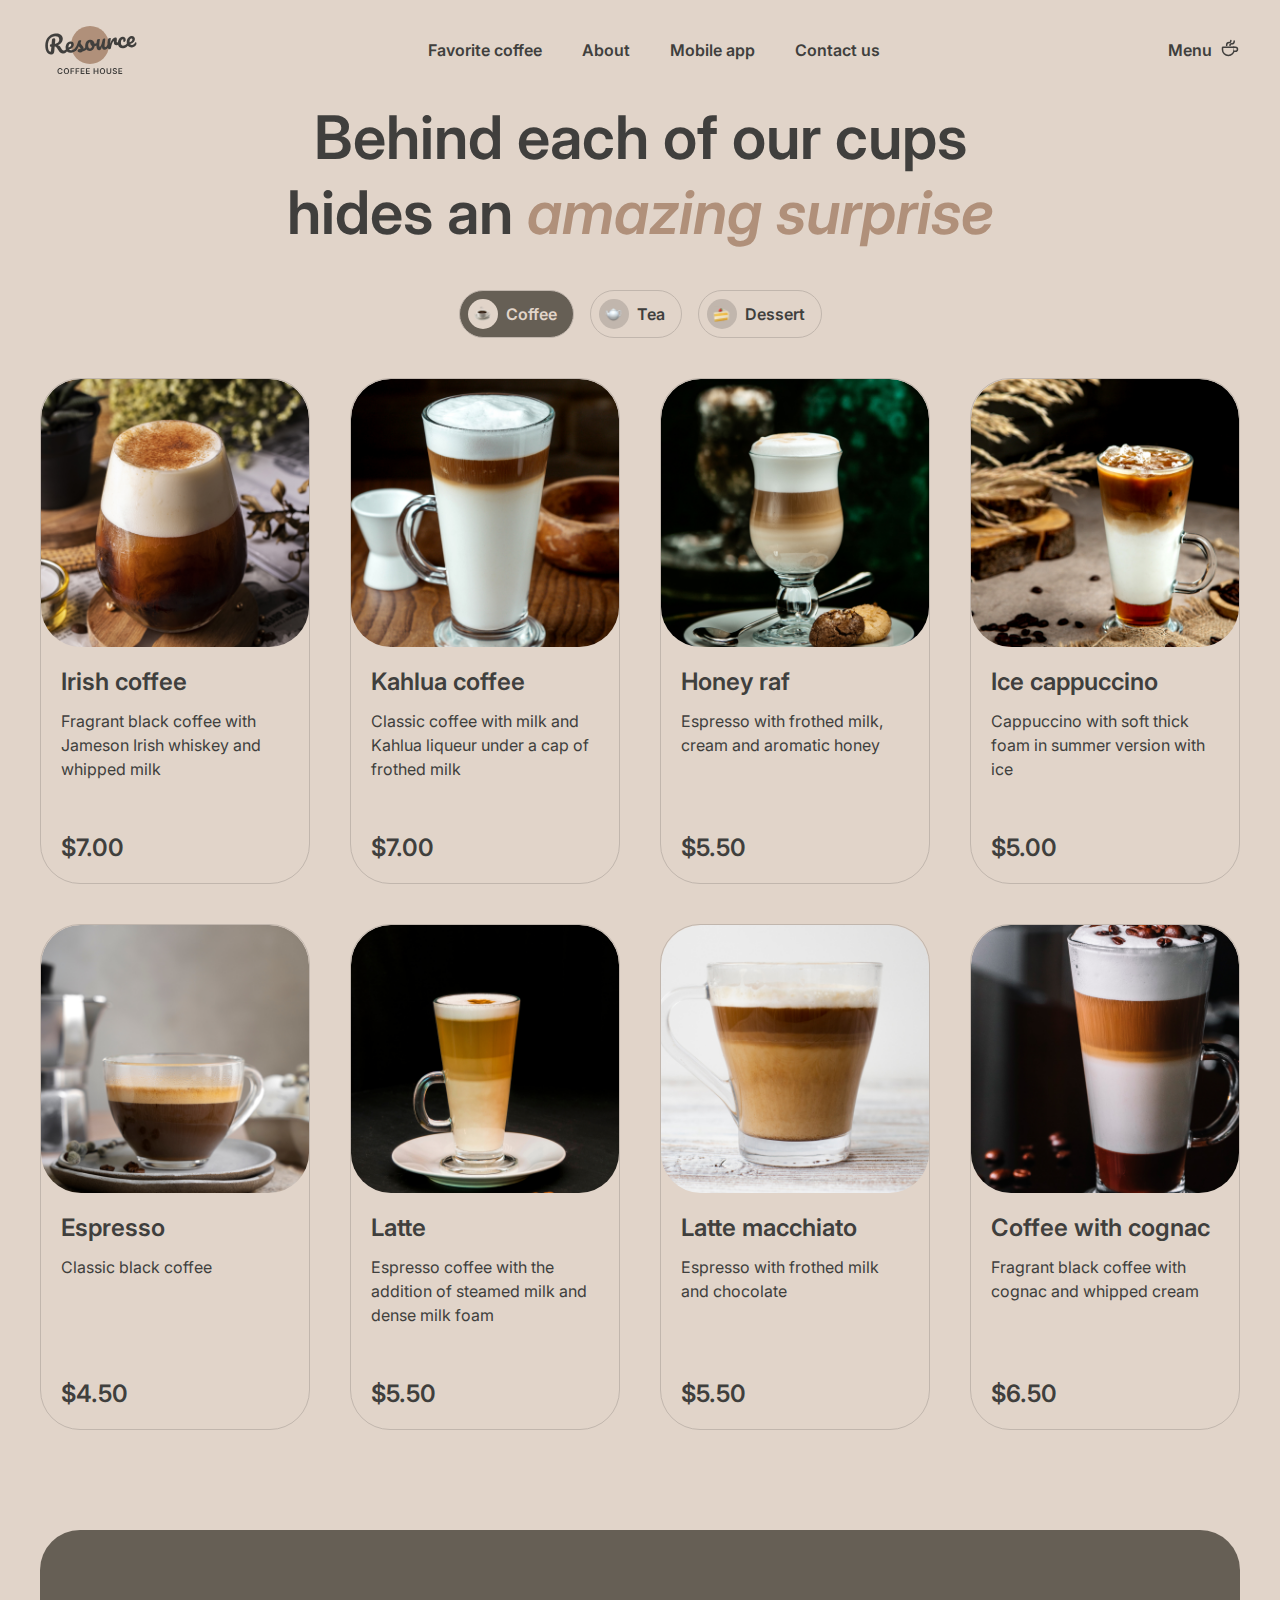
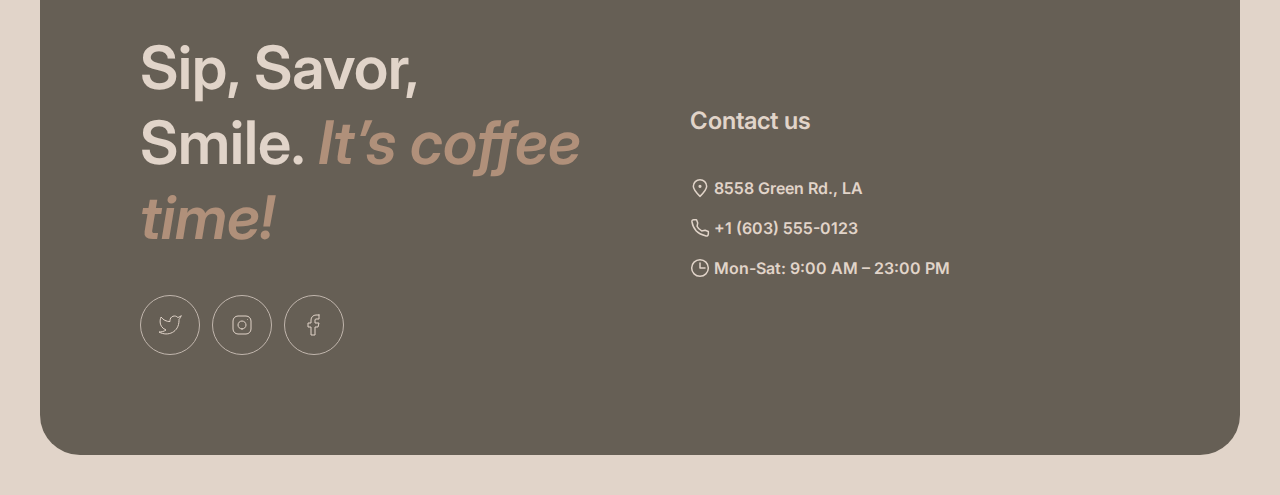
==== commit 13703298: "fix: module import repeat 2" ====
--- a/coffee-house/menu.html
+++ b/coffee-house/menu.html
@@ -413,6 +413,6 @@
     <div class="modal_overlay"></div>
   </div>
   </div>
-  <script src="./menu.js" type="module" defer></script>
+  <script src="./menu.js" defer></script>
 </body>
 </html>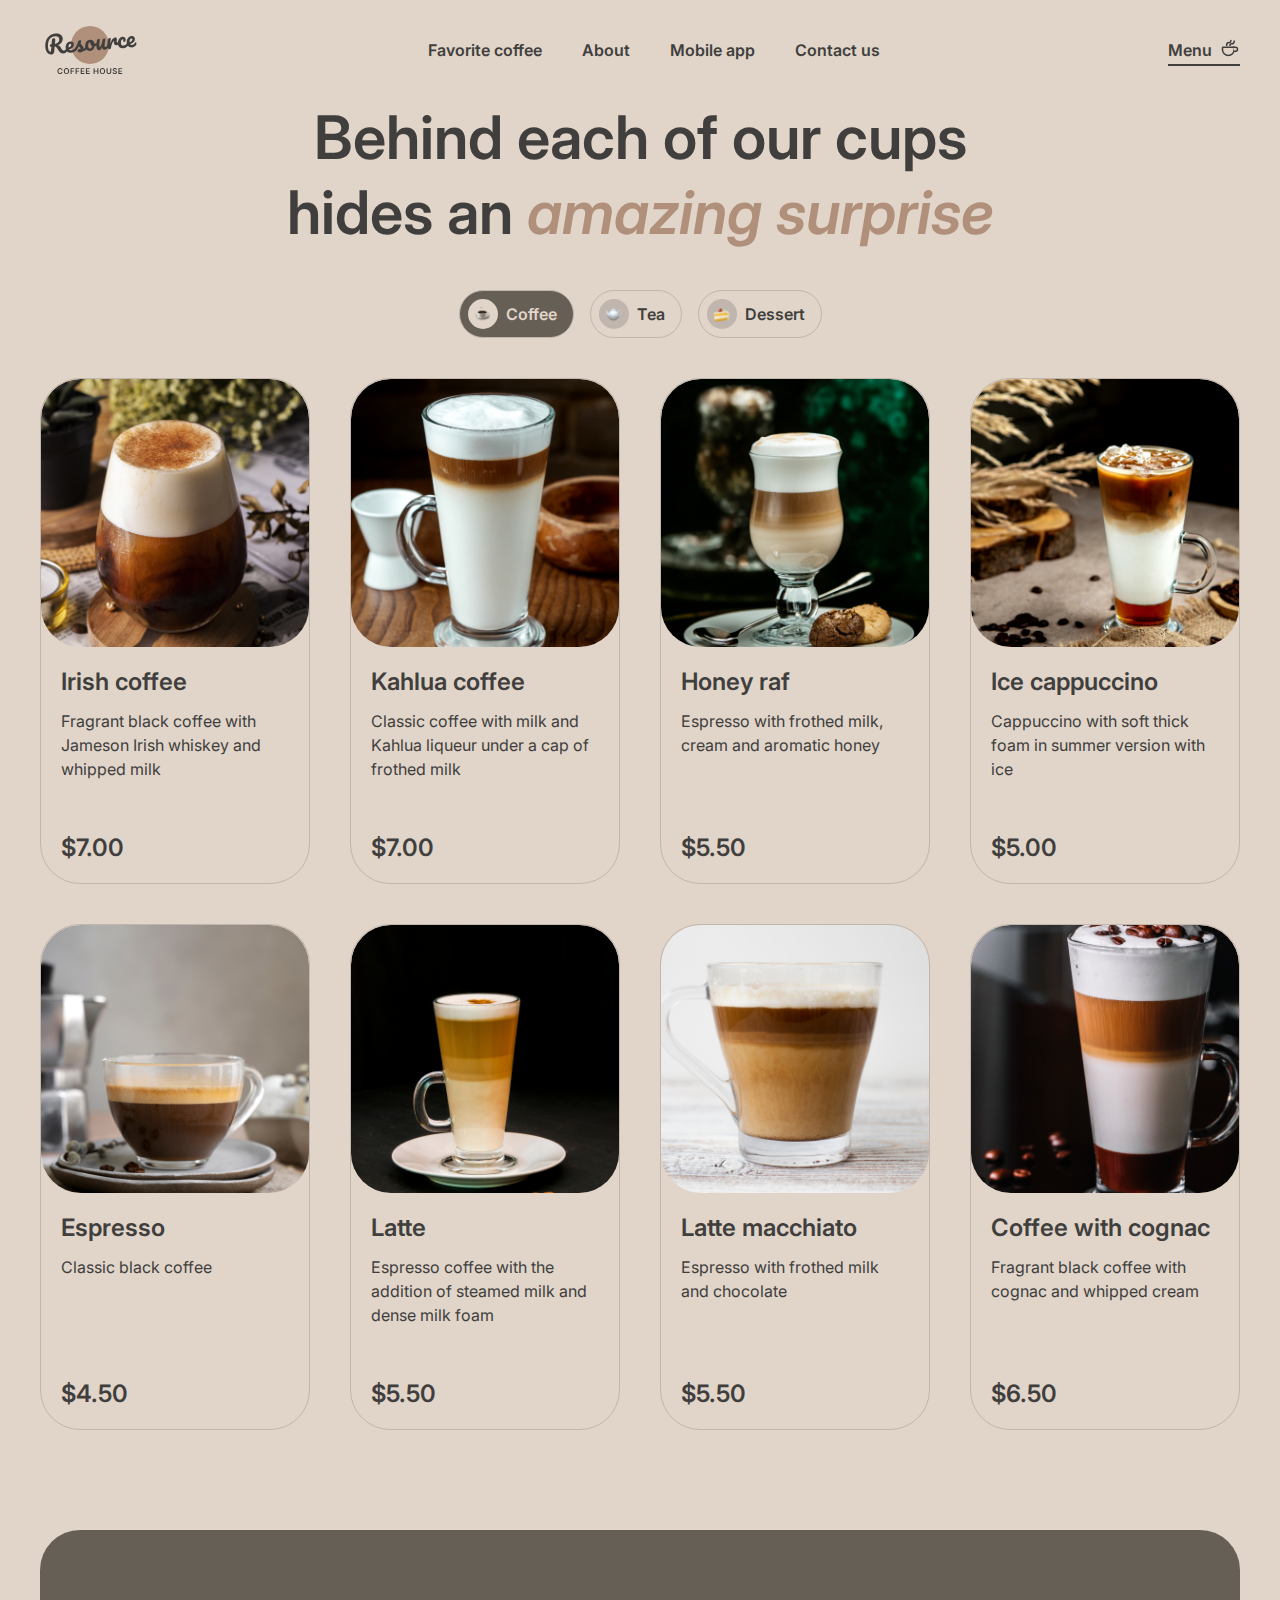
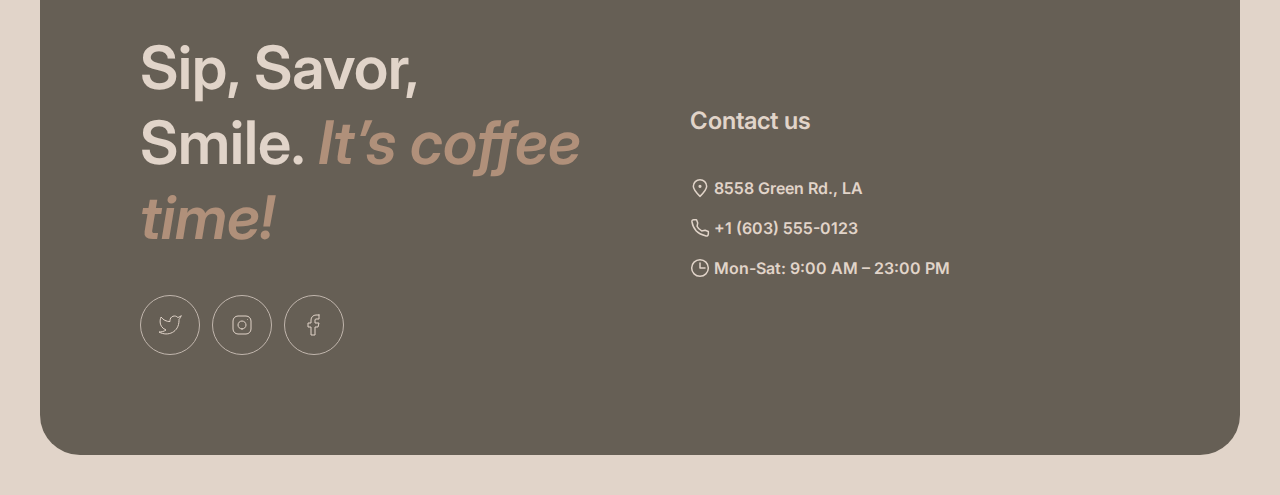
==== commit f629fc94: "feat: added interactive mobile menu" ====
--- a/coffee-house/menu.html
+++ b/coffee-house/menu.html
@@ -19,12 +19,8 @@
             </a>
           </div>
           <div class="header-menu_burger">
-            <svg xmlns="http://www.w3.org/2000/svg" width="18" height="2" viewBox="0 0 18 2" fill="none">
-              <path d="M1 1H17" stroke="#403F3D" stroke-width="1.5" stroke-linecap="round" stroke-linejoin="round"/>
-            </svg>
-            <svg xmlns="http://www.w3.org/2000/svg" width="18" height="2" viewBox="0 0 18 2" fill="none">
-              <path d="M1 1H17" stroke="#403F3D" stroke-width="1.5" stroke-linecap="round" stroke-linejoin="round"/>
-            </svg>
+            <span class="burger__line burger__line_first"></span>
+            <span class="burger__line burger__line_second"></span>
           </div>
           <div class="header-menu_nav d-flex">
             <div class="header-menu_nav-item">
@@ -44,7 +40,7 @@
             <a class="header-menu_nav-link" href="#">
               Menu
             </a>
-            <svg class="header-menu_coffee-logo" xmlns="http://www.w3.org/2000/svg">
+            <svg class="header-menu_coffee-logo" width="20" height="20" xmlns="http://www.w3.org/2000/svg">
               <path d="M14.167 9.76667V11.6667C14.167 14.8883 11.5553 17.5 8.33366 17.5C5.112 17.5 2.50033 14.8883 2.50033 11.6667V9.76667C2.50033 9.4353 2.76896 9.16667 3.10033 9.16667H13.567C13.8984 9.16667 14.167 9.4353 14.167 9.76667Z" stroke="#403F3D" stroke-width="1.5" stroke-linecap="round" stroke-linejoin="round"/>
               <path d="M10.0003 7.50008C10.0003 6.66675 10.5956 5.83341 11.786 5.83341V5.83341C13.101 5.83341 14.167 4.76743 14.167 3.45246V2.91675" stroke="#403F3D" stroke-width="1.5" stroke-linecap="round" stroke-linejoin="round"/>
               <path d="M6.66634 7.5V7.08333C6.66634 5.70262 7.78563 4.58333 9.16634 4.58333V4.58333C10.0868 4.58333 10.833 3.83714 10.833 2.91667V2.5" stroke="#403F3D" stroke-width="1.5" stroke-linecap="round" stroke-linejoin="round"/>
@@ -75,212 +71,9 @@
           </div>
         </div>
       </div>
-      <div class="menu_beverages" data-category="coffee">
-        <div class="menu_beverage d-flex">
-          <div class="image-wrapper">
-            <img class="menu_beverage-image">
-          </div>
-          <div class="menu_beverage-info d-flex">
-            <h2 class="menu_beverage-name"></h2>
-            <p class="menu_beverage-description"></p>
-            <p class="menu_beverage-price"></p>
-          </div>
-        </div>
-        <div class="menu_beverage d-flex">
-          <div class="image-wrapper">
-            <img class="menu_beverage-image">  
-          </div>
-          <div class="menu_beverage-info d-flex">
-            <h2 class="menu_beverage-name"></h2>
-            <p class="menu_beverage-description"></p>
-            <p class="menu_beverage-price"></p>
-          </div>
-        </div>
-        <div class="menu_beverage d-flex">
-          <div class="image-wrapper">
-            <img class="menu_beverage-image">
-          </div>
-          <div class="menu_beverage-info d-flex">
-            <h2 class="menu_beverage-name"></h2>
-            <p class="menu_beverage-description"></p>
-            <p class="menu_beverage-price"></p>
-          </div>
-        </div>
-        <div class="menu_beverage d-flex">
-          <div class="image-wrapper">
-            <img class="menu_beverage-image">
-          </div>
-          <div class="menu_beverage-info d-flex">
-            <h2 class="menu_beverage-name"></h2>
-            <p class="menu_beverage-description"></p>
-            <p class="menu_beverage-price"></p>
-          </div>
-        </div>
-        <div class="menu_beverage d-flex">
-          <div class="image-wrapper">
-            <img class="menu_beverage-image">
-          </div>
-          <div class="menu_beverage-info d-flex">
-            <h2 class="menu_beverage-name"></h2>
-            <p class="menu_beverage-description"></p>
-            <p class="menu_beverage-price"></p>
-          </div>
-        </div>
-        <div class="menu_beverage d-flex">
-          <div class="image-wrapper">
-            <img class="menu_beverage-image">
-          </div>
-          <div class="menu_beverage-info d-flex">
-            <h2 class="menu_beverage-name"></h2>
-            <p class="menu_beverage-description"></p>
-            <p class="menu_beverage-price"></p>
-          </div>
-        </div>
-        <div class="menu_beverage d-flex">
-          <div class="image-wrapper">
-            <img class="menu_beverage-image">
-          </div>
-          <div class="menu_beverage-info d-flex">
-            <h2 class="menu_beverage-name"></h2>
-            <p class="menu_beverage-description"></p>
-            <p class="menu_beverage-price"></p>
-          </div>
-        </div>
-        <div class="menu_beverage d-flex">
-          <div class="image-wrapper">
-            <img class="menu_beverage-image">
-          </div>
-          <div class="menu_beverage-info d-flex">
-            <h2 class="menu_beverage-name"></h2>
-            <p class="menu_beverage-description"></p>
-            <p class="menu_beverage-price"></p>
-          </div>
-        </div>
-      </div>
-      <div class="menu_beverages" data-category="tea">
-        <div class="menu_beverage d-flex">
-          <div class="image-wrapper">
-            <img class="menu_beverage-image">
-          </div>
-          <div class="menu_beverage-info d-flex">
-            <h2 class="menu_beverage-name"></h2>
-            <p class="menu_beverage-description"></p>
-            <p class="menu_beverage-price"></p>
-          </div>
-        </div>
-        <div class="menu_beverage d-flex">
-          <div class="image-wrapper">
-            <img class="menu_beverage-image">  
-          </div>
-          <div class="menu_beverage-info d-flex">
-            <h2 class="menu_beverage-name"></h2>
-            <p class="menu_beverage-description"></p>
-            <p class="menu_beverage-price"></p>
-          </div>
-        </div>
-        <div class="menu_beverage d-flex">
-          <div class="image-wrapper">
-            <img class="menu_beverage-image">
-          </div>
-          <div class="menu_beverage-info d-flex">
-            <h2 class="menu_beverage-name"></h2>
-            <p class="menu_beverage-description"></p>
-            <p class="menu_beverage-price"></p>
-          </div>
-        </div>
-        <div class="menu_beverage d-flex">
-          <div class="image-wrapper">
-            <img class="menu_beverage-image">
-          </div>
-          <div class="menu_beverage-info d-flex">
-            <h2 class="menu_beverage-name"></h2>
-            <p class="menu_beverage-description"></p>
-            <p class="menu_beverage-price"></p>
-          </div>
-        </div>
-      </div>
-      <div class="menu_beverages" data-category="dessert">
-        <div class="menu_beverage d-flex">
-          <div class="image-wrapper">
-            <img class="menu_beverage-image">
-          </div>
-          <div class="menu_beverage-info d-flex">
-            <h2 class="menu_beverage-name"></h2>
-            <p class="menu_beverage-description"></p>
-            <p class="menu_beverage-price"></p>
-          </div>
-        </div>
-        <div class="menu_beverage d-flex">
-          <div class="image-wrapper">
-            <img class="menu_beverage-image">  
-          </div>
-          <div class="menu_beverage-info d-flex">
-            <h2 class="menu_beverage-name"></h2>
-            <p class="menu_beverage-description"></p>
-            <p class="menu_beverage-price"></p>
-          </div>
-        </div>
-        <div class="menu_beverage d-flex">
-          <div class="image-wrapper">
-            <img class="menu_beverage-image">
-          </div>
-          <div class="menu_beverage-info d-flex">
-            <h2 class="menu_beverage-name"></h2>
-            <p class="menu_beverage-description"></p>
-            <p class="menu_beverage-price"></p>
-          </div>
-        </div>
-        <div class="menu_beverage d-flex">
-          <div class="image-wrapper">
-            <img class="menu_beverage-image">
-          </div>
-          <div class="menu_beverage-info d-flex">
-            <h2 class="menu_beverage-name"></h2>
-            <p class="menu_beverage-description"></p>
-            <p class="menu_beverage-price"></p>
-          </div>
-        </div>
-        <div class="menu_beverage d-flex">
-          <div class="image-wrapper">
-            <img class="menu_beverage-image">
-          </div>
-          <div class="menu_beverage-info d-flex">
-            <h2 class="menu_beverage-name"></h2>
-            <p class="menu_beverage-description"></p>
-            <p class="menu_beverage-price"></p>
-          </div>
-        </div>
-        <div class="menu_beverage d-flex">
-          <div class="image-wrapper">
-            <img class="menu_beverage-image">
-          </div>
-          <div class="menu_beverage-info d-flex">
-            <h2 class="menu_beverage-name"></h2>
-            <p class="menu_beverage-description"></p>
-            <p class="menu_beverage-price"></p>
-          </div>
-        </div>
-        <div class="menu_beverage d-flex">
-          <div class="image-wrapper">
-            <img class="menu_beverage-image">
-          </div>
-          <div class="menu_beverage-info d-flex">
-            <h2 class="menu_beverage-name"></h2>
-            <p class="menu_beverage-description"></p>
-            <p class="menu_beverage-price"></p>
-          </div>
-        </div>
-        <div class="menu_beverage d-flex">
-          <div class="image-wrapper">
-            <img class="menu_beverage-image">
-          </div>
-          <div class="menu_beverage-info d-flex">
-            <h2 class="menu_beverage-name"></h2>
-            <p class="menu_beverage-description"></p>
-            <p class="menu_beverage-price"></p>
-          </div>
-        </div>
-      </div>
+      <div class="menu_beverages" data-category="coffee"></div>
+      <div class="menu_beverages" data-category="tea"></div>
+      <div class="menu_beverages" data-category="dessert"></div>
       <div class="menu_refresh show">
         <svg xmlns="http://www.w3.org/2000/svg" width="24" height="24" viewBox="0 0 24 24" fill="none">
           <path d="M21.8883 13.5C21.1645 18.3113 17.013 22 12 22C6.47715 22 2 17.5228 2 12C2 6.47715 6.47715 2 12 2C16.1006 2 19.6248 4.46819 21.1679 8" stroke="#403F3D" stroke-linecap="round" stroke-linejoin="round"/>
@@ -344,9 +137,7 @@
   </footer>
   <div class="modal_wrapper">
     <div class="modal">
-      <div class="image-wrapper">
-        <img class="menu_beverage-image" src="./static/images/coffee-1.png">
-      </div>
+      <div class="image-wrapper"></div>
       <div class="modal_description d-flex">
         <div class="modal_title d-flex">
           <h2 class="menu_beverage-name"></h2>
@@ -414,5 +205,6 @@
   </div>
   </div>
   <script src="./menu.js" defer></script>
+  <script src="./burger.js" defer></script>
 </body>
 </html>--- a/coffee-house/styles.css
+++ b/coffee-house/styles.css
@@ -9,26 +9,11 @@
   --border-light: #C1B6AD;
 }
 
-
-
-/*@keyframes background-delay {
-  0% {background: linear-gradient(90deg, rgba(64,63,61,1) 0%, rgba(193,182,173,1) 100%);}
-  20% {background: linear-gradient(90deg, rgba(64,63,61,1) 20%, rgba(193,182,173,1) 80%);}
-  40% {background: linear-gradient(90deg, rgba(64,63,61,1) 40%, rgba(193,182,173,1) 60%);}
-  60% {background: linear-gradient(90deg, rgba(64,63,61,1) 60%, rgba(193,182,173,1) 40%);}
-  80% {background: linear-gradient(90deg, rgba(64,63,61,1) 80%, rgba(193,182,173,1) 20%);}
-  100% {background: linear-gradient(90deg, rgba(64,63,61,1) 100%, rgba(193,182,173,1) 0%);}
-}*/
-
-@keyframes background-delay {
-  from {background-size: 0 auto;}
-  50% {background-size: 50% auto;}
-  to {background-size: 100% auto;}
-}
-
 body {
   background-color: var(--background-body);
   font-feature-settings: 'clig' off, 'liga' off;
+
+  overflow-x: hidden;
 }
 
 html {
@@ -39,8 +24,13 @@
   outline: solid 2px red;
 }*/
 
+* {
+  -webkit-tap-highlight-color: transparent;
+}
+
 .container {
   width: 100%;
+  max-width: 1440px;
   padding: 20px 0 40px 0;
   flex-direction: column;
   gap: 100px;
@@ -165,9 +155,11 @@
 .header-menu_coffee-menu {
   font: normal 600 16px/150% Inter, sans-serif;
   color: var(--text-dark);
-
+  width: fit-content;
   align-items: flex-start;
   justify-content: center;
+
+  align-self: center;
 
   gap: 8px;
 }
@@ -182,17 +174,66 @@
 }
 
 .header_mobile-menu {
-  display: flex;
-  height: 100vh;
-
+  position: fixed;
+  margin: auto;
+  height: calc(100dvh - 80px);
+  width: 100%;
+  top: 80px;
+  left: 110%;
   padding: 60px 40px;
 
   flex-direction: column;
   gap: 100px;
   transition: all 0.5s ease-in-out;
+
+  background: var(--background-body);
+
+  box-sizing: border-box;
+
+  overflow-y: auto;
+}
+
+.header_mobile-menu.closing {
+  position: fixed;
+  left: 110%;
+  margin: auto;
+  transition: all .5s ease;
+  display: flex;
+  flex-direction: column;
+  gap: 100px;
+  z-index: 1000;
+}
+
+.header_mobile-menu.show {
+  position: fixed;
+  left: 0;
+  transition: all 0.5s ease;
+  display: flex;
+
+  z-index: 1000;
+
+  overflow-y: auto;
+}
+
+.header_mobile-menu  * {
+  font: normal 600 32px/40px Inter, sans-serif;
+}
+
+.header_mobile-menu svg {
+  transform: scale(1.5);
+}
+
+.header_mobile-menu .header-menu_coffee-menu {
+  gap: 16px;
+}
+
+.header_mobile-menu .header-menu_coffee-logo {
+  align-self: center;
 }
 
 .enjoy {
+  position: relative;
+  max-width: 1360px;
   margin: 0 40px;
   padding: 100px;
   flex-direction: column;
@@ -200,14 +241,29 @@
   justify-content: center;
 
   
-  background-image: url("./static/images/coffee-house-description.jpg");
+  /*background-image: url("./static/images/coffee-house-description.jpg");
   background-position: center;
   background-size: cover;
-  background-repeat: no-repeat;
+  background-repeat: no-repeat;*/
   
   border-radius: 40px;
 
   align-self: stretch;
+
+  overflow: hidden;
+
+  z-index: 100;
+}
+
+.enjoy_video {
+  position: absolute;
+  width: 100%;
+  height: 100%;
+  object-fit: cover;
+  z-index: 0;
+
+  top: 0;
+  left: 0;
 }
 
 .enjoy_container {
@@ -217,6 +273,8 @@
   align-items: flex-start;
 
   gap: 40px;
+
+  z-index: 1000;
 }
 
 .enjoy_coffee {
@@ -396,6 +454,7 @@
 }
 
 .favorite-coffee_control {
+  position: relative;
   width: 40px;
   height: 4px;
 
@@ -403,9 +462,17 @@
   border-radius: 100px;
 }
 
-.favorite-coffee_control.active {
+/*.favorite-coffee_control.active {
   background: var(--border-dark);
-  animation: background-delay 5s;
+}*/
+
+.progress {
+  position: absolute;
+  left: 0;
+  top: 0;
+  background: var(--border-dark);
+  height: 4px;
+  border-radius: 100px;
 }
 
 .about {
@@ -799,7 +866,23 @@
 }
 
 .active-link {
-  pointer-events: none;
+  position: relative;
+  cursor: default;
+  /*pointer-events: none;*/
+}
+
+.active-link * {
+  cursor: default;
+}
+
+.active-link::after {
+  position: absolute;
+  bottom: -4px;
+  width: 100%;
+  height: 2px;
+  background: var(--text-dark);
+
+  content: '';
 }
 
 .menu-main {
@@ -824,11 +907,11 @@
   bottom: 0;
   display: none;
   width: 100%;
-  height: 100%;
+  height: 100dvh;
+
+  animation: fadeEffect .5s;
 
   overflow: auto;
-
-  animation: fadeEffect .5s;
 }
 
 .modal_wrapper.show {
@@ -839,7 +922,6 @@
   padding: 16px;
   max-width: 800px;
   width: 81%;
-
   margin: auto;
   display: flex;
   flex-direction: row;
@@ -849,6 +931,7 @@
   z-index: 100;
 
   align-self: center;
+
 }
 
 .modal .image-wrapper {
@@ -993,3 +1076,7 @@
 .m-0 {
   margin: 0;
 }
+
+.no-scroll {
+  overflow: hidden;
+}
--- a/coffee-house/media.css
+++ b/coffee-house/media.css
@@ -137,6 +137,12 @@
 
   .header-menu_nav,
   .header-menu_coffee-menu {
+    display: none;
+  }
+}
+
+@media (max-width: 640px) {
+  .modal .image-wrapper {
     display: none;
   }
 }
@@ -195,16 +201,17 @@
   .menu_list-item {
     box-sizing: border-box;
   }
-
-  .modal .image-wrapper {
-    display: none;
-  }
 }
 
 @media (max-width: 370px) {
   .menu_list {
     flex-wrap: wrap;
     justify-content: space-around;
+  }
+
+  .mobile-apps_image {
+    width: 100%;
+    height: auto;
   }
 }
 
